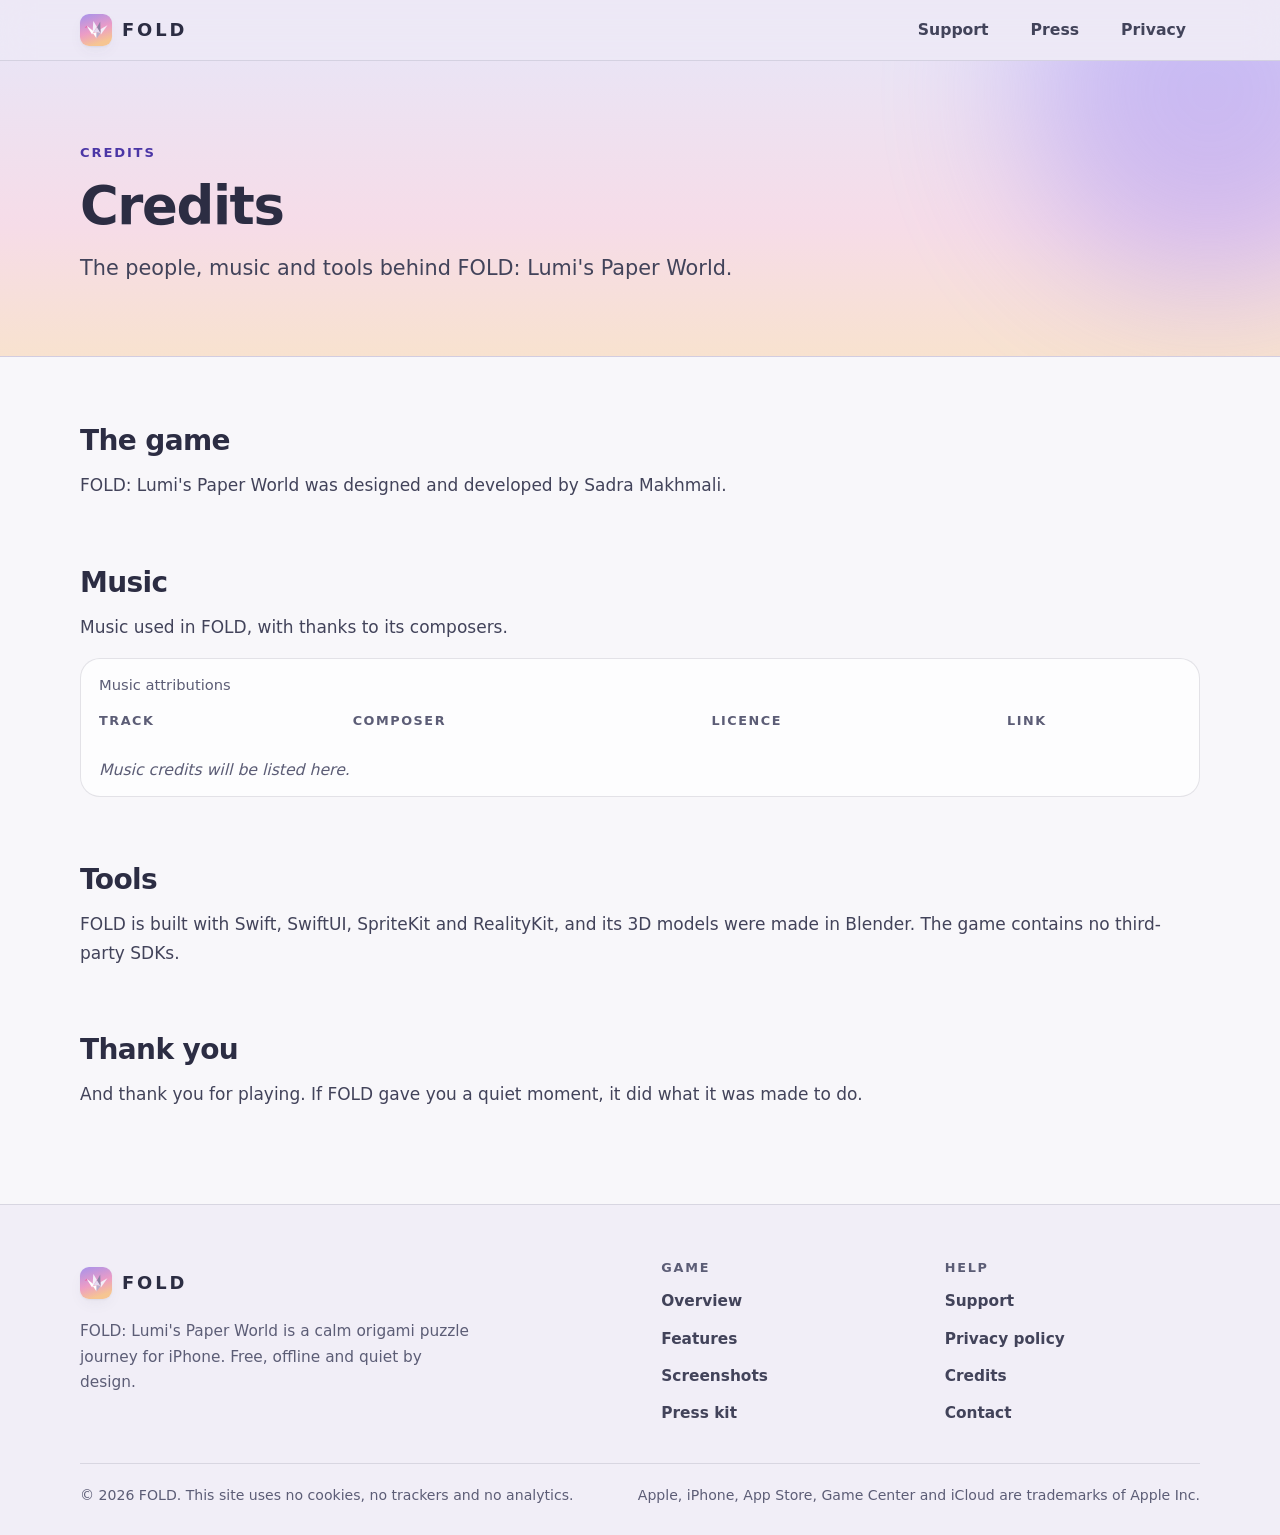
==== credits/index.html @ 61b6e0f2 "Publish the FOLD website Landing page, privacy policy, support, press kit, credits and 404 page.  Co" ====
<!doctype html>
<html lang="en">
<head>
  <meta charset="utf-8">
  <meta name="viewport" content="width=device-width, initial-scale=1, viewport-fit=cover">
  <title>Credits — FOLD: Lumi's Paper World</title>
  <meta name="description" content="Credits for FOLD: Lumi's Paper World, including music attributions and the tools the game was made with.">
  <link rel="canonical" href="https://foldgame.app/credits/">
  <meta name="color-scheme" content="light dark">
  <meta name="theme-color" content="#EAE4F5" media="(prefers-color-scheme: light)">
  <meta name="theme-color" content="#14142A" media="(prefers-color-scheme: dark)">
  <meta name="format-detection" content="telephone=no">

  <meta property="og:type" content="website">
  <meta property="og:site_name" content="FOLD: Lumi's Paper World">
  <meta property="og:locale" content="en_US">
  <meta property="og:title" content="Credits — FOLD: Lumi's Paper World">
  <meta property="og:description" content="Credits for FOLD: Lumi's Paper World, including music attributions and the tools the game was made with.">
  <meta property="og:url" content="https://foldgame.app/credits/">
  <meta property="og:image" content="https://foldgame.app/assets/img/og-image.png">
  <meta property="og:image:width" content="1200">
  <meta property="og:image:height" content="630">
  <meta property="og:image:alt" content="A paper crane above the words FOLD: Lumi's Paper World, on a soft pastel sky.">
  <meta name="twitter:card" content="summary_large_image">
  <meta name="twitter:title" content="Credits — FOLD: Lumi's Paper World">
  <meta name="twitter:description" content="Credits for FOLD: Lumi's Paper World, including music attributions and the tools the game was made with.">
  <meta name="twitter:image" content="https://foldgame.app/assets/img/og-image.png">

  <link rel="icon" href="../favicon.ico" sizes="32x32">
  <link rel="icon" type="image/png" sizes="192x192" href="../assets/img/favicon-192.png">
  <link rel="apple-touch-icon" href="../assets/img/apple-touch-icon.png">
  <link rel="stylesheet" href="../assets/css/site.css">
  <script src="../assets/js/site.js" defer></script>
</head>
<body>
  <a class="skip-link" href="#main">Skip to content</a>

  <svg class="svg-defs" aria-hidden="true" focusable="false">
    <defs>
      <linearGradient id="g-sky" x1="0" y1="0" x2="0" y2="1">
        <stop offset="0" stop-color="#DCD0F1"/>
        <stop offset="0.56" stop-color="#F6DCE8"/>
        <stop offset="1" stop-color="#F8E2CF"/>
      </linearGradient>
      <linearGradient id="g-mark" x1="0" y1="0" x2="0.35" y2="1">
        <stop offset="0" stop-color="#A592EC"/>
        <stop offset="0.6" stop-color="#EC9CC6"/>
        <stop offset="1" stop-color="#F6C592"/>
      </linearGradient>
      <radialGradient id="g-glow">
        <stop offset="0" stop-color="#FFFFFF" stop-opacity="0.95"/>
        <stop offset="0.45" stop-color="#FFF4D6" stop-opacity="0.55"/>
        <stop offset="1" stop-color="#FFF4D6" stop-opacity="0"/>
      </radialGradient>
      <linearGradient id="g-shade" x1="0" y1="0" x2="1" y2="0">
        <stop offset="0" stop-color="#42435A" stop-opacity="0.22"/>
        <stop offset="1" stop-color="#42435A" stop-opacity="0"/>
      </linearGradient>
      <linearGradient id="g-weave" x1="0" y1="0" x2="1" y2="0">
        <stop offset="0" stop-color="#A18AF2"/>
        <stop offset="0.3" stop-color="#4DA9F5"/>
        <stop offset="0.55" stop-color="#67CFA6"/>
        <stop offset="0.8" stop-color="#F5BE54"/>
        <stop offset="1" stop-color="#F26BAA"/>
      </linearGradient>
    </defs>
    <symbol id="crane" viewBox="140 190 710 550">
      <polygon points="835,332 640,608 628,565 628,452" fill="var(--o-2)"/>
      <polygon points="216,345 432,520 378,608" fill="var(--o-1)"/>
      <polygon points="216,345 155,410 245,392" fill="#EC66A6"/>
      <polygon points="415,205 520,378 428,522 398,498" fill="var(--o-2)"/>
      <polygon points="527,388 630,565 512,538 428,522" fill="var(--o-3)"/>
      <polygon points="622,220 630,565 527,388" fill="var(--o-5)"/>
      <polygon points="400,565 512,538 512,728" fill="var(--o-1)"/>
      <polygon points="512,538 630,565 512,728" fill="var(--o-4)"/>
    </symbol>
  </svg>

  <header class="site-header">
    <div class="container header-inner">
      <a class="brand" href="../" aria-label="FOLD home">
        <svg class="brand-mark" viewBox="0 0 64 64" aria-hidden="true">
          <rect width="64" height="64" rx="14" fill="url(#g-mark)"/>
          <use href="#crane" x="8" y="13" width="48" height="37" style="--o-1:#FFFFFF;--o-2:#F3EEF9;--o-3:#E4DAF1;--o-4:#B9ADCB;--o-5:#8E82A6"/>
        </svg>
        <span class="brand-name">FOLD</span>
      </a>
      <nav class="site-nav" aria-label="Main">
        <ul>
          <li><a href="../support/">Support</a></li>
          <li><a href="../press/">Press</a></li>
          <li><a href="../privacy/">Privacy</a></li>
        </ul>
      </nav>
    </div>
  </header>

  <main id="main">
    <section class="page-hero">
      <div class="container">
        <p class="eyebrow">Credits</p>
        <h1>Credits</h1>
        <p class="lead">The people, music and tools behind FOLD: Lumi's Paper World.</p>
      </div>
    </section>

    <div class="page-body">
      <div class="container">
        <div class="prose" style="max-width: none">
          <h2 id="game">The game</h2>
          <p>FOLD: Lumi's Paper World was designed and developed by Sadra Makhmali.</p>

          <h2 id="music">Music</h2>
          <p>Music used in FOLD, with thanks to its composers.</p>
          <!-- MUSIC CREDITS SLOT: replace the placeholder row below. Copy this row once per track:
          <tr>
            <th scope="row">Track title</th>
            <td>Composer name</td>
            <td>Licence name, for example CC BY 4.0</td>
            <td><a href="https://example.com/track" rel="noopener">Source</a></td>
          </tr>
          -->
          <div class="table-wrap" tabindex="0" role="region" aria-labelledby="music-caption">
            <table class="credits-table">
              <caption id="music-caption">Music attributions</caption>
              <thead>
                <tr>
                  <th scope="col">Track</th>
                  <th scope="col">Composer</th>
                  <th scope="col">Licence</th>
                  <th scope="col">Link</th>
                </tr>
              </thead>
              <tbody>
                <tr>
                  <td class="empty" colspan="4">Music credits will be listed here.</td>
                </tr>
              </tbody>
            </table>
          </div>

          <h2 id="tools">Tools</h2>
          <p>FOLD is built with Swift, SwiftUI, SpriteKit and RealityKit, and its 3D models were made in Blender. The game contains no third-party SDKs.</p>

          <h2 id="thanks">Thank you</h2>
          <p>And thank you for playing. If FOLD gave you a quiet moment, it did what it was made to do.</p>
        </div>
      </div>
    </div>
  </main>

  <footer class="site-footer">
    <div class="container">
      <div class="footer-grid">
        <div class="footer-brand">
          <a class="brand" href="../" aria-label="FOLD home">
            <svg class="brand-mark" viewBox="0 0 64 64" aria-hidden="true">
              <rect width="64" height="64" rx="14" fill="url(#g-mark)"/>
              <use href="#crane" x="8" y="13" width="48" height="37" style="--o-1:#FFFFFF;--o-2:#F3EEF9;--o-3:#E4DAF1;--o-4:#B9ADCB;--o-5:#8E82A6"/>
            </svg>
            <span class="brand-name">FOLD</span>
          </a>
          <p>FOLD: Lumi's Paper World is a calm origami puzzle journey for iPhone. Free, offline and quiet by design.</p>
        </div>
        <nav aria-label="Game">
          <h2>Game</h2>
          <ul>
            <li><a href="../">Overview</a></li>
            <li><a href="../#features">Features</a></li>
            <li><a href="../#gallery">Screenshots</a></li>
            <li><a href="../press/">Press kit</a></li>
          </ul>
        </nav>
        <nav aria-label="Help and legal">
          <h2>Help</h2>
          <ul>
            <li><a href="../support/">Support</a></li>
            <li><a href="../privacy/">Privacy policy</a></li>
            <li><a href="../credits/">Credits</a></li>
            <li><a href="mailto:sadramakhmali.sm@gmail.com?subject=FOLD">Contact</a></li>
          </ul>
        </nav>
      </div>
      <div class="footer-base">
        <p>© 2026 FOLD. This site uses no cookies, no trackers and no analytics.</p>
        <p>Apple, iPhone, App Store, Game Center and iCloud are trademarks of Apple Inc.</p>
      </div>
    </div>
  </footer>
</body>
</html>
---- assets/css/site.css ----
/* FOLD: Lumi's Paper World — foldgame.app
   Plain CSS, no build step. Colours follow the game palette. */

/* ---------- Tokens ---------- */
:root {
  color-scheme: light dark;

  /* Game palette */
  --blue: #4DA9F5;
  --pink: #F26BAA;
  --gold: #F5BE54;
  --green: #67CFA6;
  --violet: #A18AF2;

  /* Light theme */
  --bg: #F8F7FA;
  --bg-soft: #F1EEF7;
  --surface: rgba(255, 255, 255, 0.74);
  --surface-solid: #FFFFFF;
  --ink: #2C2D43;
  --text: #42435A;
  --muted: #5C5D76;
  --line: rgba(66, 67, 90, 0.14);
  --line-strong: rgba(66, 67, 90, 0.26);
  --link: #1D5FA8;
  --accent: #6048BF;
  --accent-strong: #4B36A6;
  --focus: #1D5FA8;
  --sky: linear-gradient(180deg, #EAE4F5 0%, #F6DCE8 56%, #F8E2CF 100%);
  --sky-top: #EAE4F5;
  --btn-bg: #33344B;
  --btn-bg-hover: #23243A;
  --btn-ink: #FFFFFF;
  --paper: #FFFBF7;
  --paper-back: #F3E3F0;
  --paper-line: rgba(66, 67, 90, 0.13);
  --frame: rgba(66, 67, 90, 0.26);
  --shadow-s: 0 1px 2px rgba(66, 67, 90, 0.06), 0 6px 18px -8px rgba(66, 67, 90, 0.18);
  --shadow-m: 0 2px 4px rgba(66, 67, 90, 0.05), 0 22px 48px -22px rgba(66, 67, 90, 0.34);
  --orb-opacity: 0.45;
  --cloud: rgba(255, 255, 255, 0.55);
  --ghost: rgba(255, 255, 255, 0.24);

  /* Origami shading */
  --o-1: #F4F2F7;
  --o-2: #E2DCEC;
  --o-3: #CFC4E0;
  --o-4: #A99DB8;
  --o-5: #8F849F;

  --r-s: 12px;
  --r-m: 20px;
  --r-l: 28px;
  --wrap: 1120px;
  --gutter: clamp(20px, 5vw, 40px);
  --font: ui-rounded, "SF Pro Rounded", system-ui, -apple-system, "Segoe UI", Roboto, "Helvetica Neue", Arial, sans-serif;
}

@media (prefers-color-scheme: dark) {
  :root {
    --bg: #14142A;
    --bg-soft: #1A1A35;
    --surface: rgba(255, 255, 255, 0.06);
    --surface-solid: #1F1F3D;
    --ink: #F6F3FF;
    --text: #DEDAEF;
    --muted: #B1AECB;
    --line: rgba(237, 234, 247, 0.14);
    --line-strong: rgba(237, 234, 247, 0.3);
    --link: #9CCBFF;
    --accent: #C6B8FF;
    --accent-strong: #D2C6FF;
    --focus: #BFE6FF;
    --sky: linear-gradient(180deg, #14142A 0%, #22213F 56%, #342E52 100%);
    --sky-top: #14142A;
    --btn-bg: #EDEAF7;
    --btn-bg-hover: #FFFFFF;
    --btn-ink: #1B1B36;
    --paper: #F4F1FF;
    --paper-back: #D9D2F2;
    --paper-line: rgba(40, 40, 70, 0.16);
    --frame: rgba(237, 234, 247, 0.34);
    --shadow-s: 0 1px 2px rgba(0, 0, 0, 0.3), 0 6px 18px -8px rgba(0, 0, 0, 0.5);
    --shadow-m: 0 2px 4px rgba(0, 0, 0, 0.3), 0 24px 54px -22px rgba(0, 0, 0, 0.7);
    --orb-opacity: 0.26;
    --cloud: rgba(237, 234, 247, 0.12);
    --ghost: rgba(237, 234, 247, 0.07);

    --o-1: #F4F1FF;
    --o-2: #DCD5F2;
    --o-3: #BDB2E0;
    --o-4: #8D82B5;
    --o-5: #6F6599;
  }
}

/* ---------- Base ---------- */
*,
*::before,
*::after { box-sizing: border-box; }

html {
  -webkit-text-size-adjust: 100%;
  text-size-adjust: 100%;
  scroll-padding-top: 84px;
}

@media (prefers-reduced-motion: no-preference) {
  html { scroll-behavior: smooth; }
}

body {
  margin: 0;
  min-height: 100vh;
  min-height: 100dvh;
  display: flex;
  flex-direction: column;
  background: var(--bg);
  color: var(--text);
  font-family: var(--font);
  font-size: 1.0625rem;
  line-height: 1.65;
  -webkit-font-smoothing: antialiased;
  overflow-wrap: break-word;
}

main { flex: 1 0 auto; }

img, svg { max-width: 100%; display: block; }
img { height: auto; }

h1, h2, h3, h4 {
  color: var(--ink);
  line-height: 1.15;
  letter-spacing: -0.015em;
  margin: 0 0 0.5em;
  font-weight: 700;
  text-wrap: balance;
}

h1 { font-size: clamp(2.3rem, 6.4vw, 4.1rem); letter-spacing: -0.026em; line-height: 1.05; }
h2 { font-size: clamp(1.7rem, 3.8vw, 2.5rem); letter-spacing: -0.022em; }
h3 { font-size: 1.22rem; }
h4 { font-size: 1.05rem; }

p { margin: 0 0 1em; }
ul, ol { margin: 0 0 1em; padding-left: 1.3em; }
li { margin-bottom: 0.35em; }

a {
  color: var(--link);
  text-decoration-thickness: 0.08em;
  text-underline-offset: 0.18em;
}
a:hover { text-decoration-thickness: 0.14em; }

:focus-visible {
  outline: 3px solid var(--focus);
  outline-offset: 3px;
  border-radius: 6px;
}

strong { color: var(--ink); font-weight: 650; }

code, kbd {
  font-family: ui-monospace, SFMono-Regular, Menlo, Consolas, monospace;
  font-size: 0.9em;
  background: var(--bg-soft);
  border: 1px solid var(--line);
  border-radius: 6px;
  padding: 0.08em 0.38em;
}

hr { border: 0; border-top: 1px solid var(--line); margin: 2.5rem 0; }

.container {
  width: 100%;
  max-width: calc(var(--wrap) + 2 * var(--gutter));
  margin-inline: auto;
  padding-inline: max(var(--gutter), env(safe-area-inset-left)) max(var(--gutter), env(safe-area-inset-right));
}

.visually-hidden {
  position: absolute !important;
  width: 1px; height: 1px;
  margin: -1px; padding: 0;
  overflow: hidden;
  clip: rect(0 0 0 0);
  clip-path: inset(50%);
  white-space: nowrap;
  border: 0;
}

.svg-defs { position: absolute; width: 0; height: 0; overflow: hidden; }

.skip-link {
  position: absolute;
  left: 12px; top: -80px;
  z-index: 100;
  background: var(--btn-bg);
  color: var(--btn-ink);
  padding: 10px 16px;
  border-radius: 999px;
  font-weight: 650;
  text-decoration: none;
}
.skip-link:focus { top: 12px; }

.eyebrow {
  display: inline-block;
  font-size: 0.82rem;
  font-weight: 700;
  letter-spacing: 0.14em;
  text-transform: uppercase;
  color: var(--accent);
  margin: 0 0 0.9rem;
}

/* Eyebrows that sit on the tinted sky need the stronger accent to keep AA contrast. */
.hero .eyebrow,
.page-hero .eyebrow,
.cta .eyebrow { color: var(--accent-strong); }

.lead {
  font-size: clamp(1.1rem, 2.1vw, 1.3rem);
  line-height: 1.55;
  color: var(--text);
  max-width: 38em;
}

.muted { color: var(--muted); }
.small { font-size: 0.92rem; }

/* ---------- Header ---------- */
.site-header {
  position: sticky;
  top: 0;
  z-index: 50;
  background: color-mix(in srgb, var(--sky-top) 78%, transparent);
  -webkit-backdrop-filter: saturate(1.5) blur(16px);
  backdrop-filter: saturate(1.5) blur(16px);
  border-bottom: 1px solid var(--line);
}

.header-inner {
  display: flex;
  align-items: center;
  justify-content: space-between;
  gap: 12px;
  min-height: 60px;
}

.brand {
  display: inline-flex;
  align-items: center;
  gap: 10px;
  color: var(--ink);
  text-decoration: none;
  font-weight: 800;
  font-size: 1.12rem;
  letter-spacing: 0.16em;
  padding: 6px 4px 6px 0;
}
.brand-mark { width: 32px; height: 32px; flex: none; border-radius: 9px; box-shadow: var(--shadow-s); }

.site-nav ul {
  display: flex;
  align-items: center;
  gap: clamp(2px, 1.6vw, 14px);
  list-style: none;
  margin: 0;
  padding: 0;
}
.site-nav li { margin: 0; }
.site-nav a {
  display: inline-flex;
  align-items: center;
  min-height: 44px;
  padding: 0 clamp(8px, 1.6vw, 14px);
  border-radius: 999px;
  color: var(--text);
  font-weight: 600;
  font-size: 0.98rem;
  text-decoration: none;
}
.site-nav a:hover { background: var(--surface); color: var(--ink); }
.site-nav a[aria-current="page"] {
  color: var(--ink);
  background: var(--surface);
  box-shadow: inset 0 0 0 1px var(--line);
}

/* ---------- Buttons and store badge ---------- */
.btn {
  display: inline-flex;
  align-items: center;
  justify-content: center;
  gap: 0.55em;
  min-height: 48px;
  padding: 0 1.35em;
  border-radius: 999px;
  border: 1px solid transparent;
  font: inherit;
  font-weight: 650;
  font-size: 1rem;
  line-height: 1.2;
  text-decoration: none;
  cursor: pointer;
  transition: background-color 0.2s ease, transform 0.2s ease, box-shadow 0.2s ease;
}
.btn-primary { background: var(--btn-bg); color: var(--btn-ink); box-shadow: var(--shadow-s); }
.btn-primary:hover { background: var(--btn-bg-hover); transform: translateY(-1px); }
.btn-ghost { background: var(--surface); color: var(--ink); border-color: var(--line-strong); }
.btn-ghost:hover { background: var(--surface-solid); transform: translateY(-1px); }
.btn[aria-disabled="true"] { opacity: 0.6; cursor: default; transform: none; }
.btn svg { width: 1.1em; height: 1.1em; flex: none; }

/* Placeholder for the official App Store badge (see README). */
.store-badge {
  display: inline-flex;
  align-items: center;
  gap: 12px;
  min-height: 56px;
  padding: 8px 20px 8px 16px;
  border-radius: 14px;
  background: var(--btn-bg);
  color: var(--btn-ink);
  text-decoration: none;
  box-shadow: var(--shadow-s);
  transition: background-color 0.2s ease, transform 0.2s ease;
}
.store-badge:hover { background: var(--btn-bg-hover); transform: translateY(-1px); }
.store-badge svg { width: 28px; height: 28px; flex: none; }
.store-badge-text { display: flex; flex-direction: column; line-height: 1.15; text-align: left; }
.store-badge-text small { font-size: 0.74rem; font-weight: 600; letter-spacing: 0.04em; opacity: 0.86; }
.store-badge-text strong { font-size: 1.14rem; font-weight: 700; color: inherit; letter-spacing: -0.01em; }

/* Official "Download on the App Store" badge, once it replaces the placeholder (see README). */
.store-badge-official { display: inline-block; border-radius: 10px; line-height: 0; }
.store-badge-official img { height: 56px; width: auto; }

/* ---------- Hero ---------- */
.hero {
  position: relative;
  isolation: isolate;
  overflow: hidden;
  background: var(--sky);
  padding: clamp(40px, 7vw, 88px) 0 clamp(64px, 9vw, 120px);
}
.hero::before,
.hero::after {
  content: "";
  position: absolute;
  z-index: -1;
  border-radius: 50%;
  filter: blur(60px);
  opacity: var(--orb-opacity);
  pointer-events: none;
}
.hero::before { width: 420px; height: 420px; left: -140px; top: -120px; background: var(--violet); }
.hero::after { width: 460px; height: 460px; right: -160px; bottom: -200px; background: var(--gold); }

.hero-fade {
  position: absolute;
  left: 0; right: 0; bottom: 0;
  height: 90px;
  z-index: -1;
  background: linear-gradient(180deg, transparent, var(--bg));
  pointer-events: none;
}

.hero-grid {
  display: grid;
  gap: clamp(36px, 6vw, 72px);
  align-items: center;
}
@media (min-width: 900px) {
  .hero-grid { grid-template-columns: minmax(0, 1.08fr) minmax(0, 0.92fr); }
}

.hero-copy .lead { margin-bottom: 1.6rem; }

.hero-actions {
  display: flex;
  flex-wrap: wrap;
  align-items: center;
  gap: 14px 18px;
  margin-bottom: 1.5rem;
}

.chips {
  display: flex;
  flex-wrap: wrap;
  gap: 8px;
  list-style: none;
  padding: 0;
  margin: 0;
}
.chips li {
  margin: 0;
  display: inline-flex;
  align-items: center;
  gap: 8px;
  padding: 6px 13px;
  border-radius: 999px;
  background: var(--surface);
  border: 1px solid var(--line);
  color: var(--text);
  font-size: 0.9rem;
  font-weight: 600;
}
.chips li::before {
  content: "";
  width: 8px; height: 8px;
  border-radius: 50%;
  background: var(--dot, var(--violet));
  box-shadow: 0 0 8px var(--dot, var(--violet));
}

/* ---------- Fold demo ---------- */
.fold-demo {
  display: flex;
  flex-direction: column;
  align-items: center;
  gap: 22px;
}

.fold-stage {
  position: relative;
  width: min(340px, 78vw);
  aspect-ratio: 1;
  perspective: 1100px;
  display: grid;
  place-items: center;
  cursor: pointer;
  -webkit-tap-highlight-color: transparent;
}

.fold-halo {
  position: absolute;
  inset: -12%;
  border-radius: 50%;
  background: radial-gradient(circle, rgba(255, 255, 255, 0.85) 0%, rgba(255, 255, 255, 0) 66%);
  opacity: 0.8;
  pointer-events: none;
}
@media (prefers-color-scheme: dark) {
  .fold-halo { background: radial-gradient(circle, rgba(191, 230, 255, 0.24) 0%, rgba(191, 230, 255, 0) 66%); }
}

.sheet {
  position: relative;
  width: 86%;
  aspect-ratio: 1;
  transform-style: preserve-3d;
  transform: rotateX(8deg);
  transition: opacity 0.6s ease, transform 0.7s cubic-bezier(0.3, 0.1, 0.2, 1);
}

.sheet-frame {
  position: absolute;
  inset: -9px;
  border: 2px dashed var(--frame);
  border-radius: 22px;
}

.half {
  position: absolute;
  top: 0;
  width: 50%;
  height: 100%;
}
.half-right { left: 50%; }
.half-left {
  left: 0;
  transform-origin: 100% 50%;
  transform-style: preserve-3d;
  transition: transform 0.9s cubic-bezier(0.35, 0.05, 0.2, 1);
}

.face {
  position: absolute;
  inset: 0;
  -webkit-backface-visibility: hidden;
  backface-visibility: hidden;
  background-color: var(--paper);
  background-image:
    linear-gradient(var(--paper-line) 0 0),
    linear-gradient(var(--paper-line) 0 0),
    linear-gradient(var(--paper-line) 0 0),
    linear-gradient(var(--paper-line) 0 0);
  background-size: 1px 100%, 100% 1px, 100% 1px, 100% 1px;
  background-position: 50% 0, 0 25%, 0 50%, 0 75%;
  background-repeat: no-repeat;
  box-shadow: 0 18px 36px -18px rgba(66, 67, 90, 0.45);
}
.half-right .face { border-radius: 0 14px 14px 0; border-left: 1px dashed var(--line-strong); }
.half-left .face-front { border-radius: 14px 0 0 14px; }
.half-left .face-back {
  border-radius: 0 14px 14px 0;
  transform: rotateY(180deg);
  background-color: var(--paper-back);
  box-shadow: -10px 12px 26px -12px rgba(66, 67, 90, 0.5);
}

.node {
  position: absolute;
  width: 29%;
  aspect-ratio: 1;
  left: calc(var(--x) * 1%);
  top: calc(var(--y) * 1%);
  translate: -50% -50%;
  border-radius: 50%;
  background: radial-gradient(circle at 34% 30%, rgba(255, 255, 255, 0.9) 0%, var(--c) 44%, color-mix(in srgb, var(--c) 78%, #2a2340) 100%);
  box-shadow: 0 0 16px 2px color-mix(in srgb, var(--c) 60%, transparent);
  transition: opacity 0.5s ease, scale 0.5s ease;
}
.face-back .node { opacity: 0.6; }

.bloom {
  position: absolute;
  width: 16%;
  aspect-ratio: 1;
  left: calc(var(--x) * 1%);
  top: calc(var(--y) * 1%);
  translate: -50% -50%;
  border-radius: 50%;
  border: 3px solid var(--c);
  box-shadow: 0 0 18px var(--c), inset 0 0 12px var(--c);
  opacity: 0;
  pointer-events: none;
  transform: translateZ(2px);
}

.demo-crane {
  position: absolute;
  width: 96%;
  height: auto;
  opacity: 0;
  transform: translateY(18px) scale(0.72);
  transition: opacity 0.7s ease, transform 0.9s cubic-bezier(0.2, 0.7, 0.2, 1);
  filter: drop-shadow(0 22px 22px rgba(66, 67, 90, 0.28));
  pointer-events: none;
}

.fold-demo[data-state="folded"] .half-left,
.fold-demo[data-state="matched"] .half-left,
.fold-demo[data-state="origami"] .half-left { transform: rotateY(180deg); }

.fold-demo[data-state="matched"] .half-right .node,
.fold-demo[data-state="matched"] .face-back .node,
.fold-demo[data-state="origami"] .half-right .node,
.fold-demo[data-state="origami"] .face-back .node { opacity: 0; scale: 1.5; }

.fold-demo[data-state="matched"] .bloom { animation: bloom 0.85s ease-out both; animation-delay: var(--d, 0s); }

.fold-demo[data-state="origami"] .sheet { opacity: 0; transform: rotateX(8deg) scale(0.5) rotate(-10deg); }
.fold-demo[data-state="origami"] .demo-crane { opacity: 1; transform: none; animation: float 7s ease-in-out 0.9s infinite; }

@keyframes bloom {
  0% { opacity: 0.95; scale: 0.5; }
  100% { opacity: 0; scale: 3.4; }
}
@keyframes float {
  0%, 100% { translate: 0 0; }
  50% { translate: 0 -9px; }
}

.demo-caption { margin: 0; color: var(--text); font-size: 0.93rem; text-align: center; }

.js-only { visibility: hidden; }
.js .js-only { visibility: visible; }

/* ---------- Sections ---------- */
.section { padding: clamp(56px, 8vw, 104px) 0; }
.section-tight { padding: clamp(40px, 6vw, 72px) 0; }
.section-soft { background: var(--bg-soft); }

.section-head { max-width: 44rem; margin-bottom: clamp(28px, 4vw, 48px); }
.section-head.center { margin-inline: auto; text-align: center; }
.section-head.center .lead { margin-inline: auto; }

/* Three steps */
.steps {
  display: grid;
  gap: 18px;
  list-style: none;
  padding: 0;
  margin: 0;
  counter-reset: step;
}
@media (min-width: 760px) { .steps { grid-template-columns: repeat(3, 1fr); } }

.step {
  margin: 0;
  position: relative;
  padding: 24px 24px 26px;
  border-radius: var(--r-m);
  background: var(--surface);
  border: 1px solid var(--line);
  box-shadow: var(--shadow-s);
}
.step-art { width: 100%; height: auto; margin-bottom: 14px; border-radius: 14px; background: var(--bg-soft); }
.step h3 { margin-bottom: 0.3em; }
.step p { margin: 0; color: var(--text); }
.step-num {
  display: inline-grid;
  place-items: center;
  width: 28px; height: 28px;
  margin-right: 8px;
  border-radius: 50%;
  background: var(--c, var(--violet));
  color: #23243A;
  font-size: 0.86rem;
  font-weight: 800;
  vertical-align: 0.12em;
}

/* Feature rows */
.feature {
  display: grid;
  gap: clamp(28px, 5vw, 72px);
  align-items: center;
  padding: clamp(36px, 5vw, 60px) 0;
}
.feature + .feature { border-top: 1px solid var(--line); }
@media (min-width: 860px) {
  .feature { grid-template-columns: minmax(0, 1fr) minmax(0, 1fr); }
  .feature.flip .feature-art { order: 2; }
}
.feature-copy p { max-width: 34em; }
.feature-copy > :last-child { margin-bottom: 0; }

.feature-art {
  border-radius: var(--r-l);
  background: var(--sky);
  border: 1px solid var(--line);
  box-shadow: var(--shadow-m);
  overflow: hidden;
}
.feature-art svg { width: 100%; height: auto; }

.ticks { list-style: none; padding: 0; margin: 1.1rem 0 0; display: grid; gap: 10px; }
.ticks li {
  margin: 0;
  position: relative;
  padding-left: 30px;
}
.ticks li::before {
  content: "";
  position: absolute;
  left: 2px; top: 0.42em;
  width: 16px; height: 16px;
  border-radius: 50%;
  background: var(--c, var(--green));
  -webkit-mask: url("data:image/svg+xml,%3Csvg xmlns='http://www.w3.org/2000/svg' viewBox='0 0 16 16'%3E%3Cpath fill-rule='evenodd' d='M8 0a8 8 0 1 0 0 16A8 8 0 0 0 8 0Zm3.7 6.2a.9.9 0 0 0-1.4-1.1L7.2 9 5.6 7.5a.9.9 0 1 0-1.2 1.3l2.3 2.2a.9.9 0 0 0 1.3-.1l3.7-4.7Z'/%3E%3C/svg%3E") center / contain no-repeat;
  mask: url("data:image/svg+xml,%3Csvg xmlns='http://www.w3.org/2000/svg' viewBox='0 0 16 16'%3E%3Cpath fill-rule='evenodd' d='M8 0a8 8 0 1 0 0 16A8 8 0 0 0 8 0Zm3.7 6.2a.9.9 0 0 0-1.4-1.1L7.2 9 5.6 7.5a.9.9 0 1 0-1.2 1.3l2.3 2.2a.9.9 0 0 0 1.3-.1l3.7-4.7Z'/%3E%3C/svg%3E") center / contain no-repeat;
}

/* Realm cards (fixed pastel skies in both themes, like the game) */
.realms {
  display: grid;
  gap: 18px;
  list-style: none;
  padding: 0;
  margin: clamp(28px, 4vw, 44px) 0 0;
}
@media (min-width: 760px) { .realms { grid-template-columns: repeat(3, 1fr); } }

.realm {
  margin: 0;
  display: flex;
  flex-direction: column;
  border-radius: var(--r-l);
  overflow: hidden;
  border: 1px solid var(--line);
  box-shadow: var(--shadow-m);
  color: var(--realm-ink);
  background: var(--realm-sky);
}
.realm svg { width: 100%; height: auto; }
.realm-body { padding: 4px 24px 26px; }
.realm h3 { color: var(--realm-ink); font-size: 1.3rem; margin-bottom: 0.2em; }
.realm-sub { font-style: italic; margin-bottom: 0.8em; opacity: 0.92; }
.realm p:last-child { margin-bottom: 0; }
.realm-garden { --realm-ink: #42435A; --realm-sky: linear-gradient(180deg, #EAE4F5, #F6DCE8 56%, #F8E2CF); }
.realm-ocean { --realm-ink: #2F4A66; --realm-sky: linear-gradient(180deg, #D4F1F4, #BFE2F8 56%, #E6ECFA); }
.realm-forest { --realm-ink: #274A47; --realm-sky: linear-gradient(180deg, #D7EFE3, #CFE6EE 56%, #DCE3F5); }

.quote {
  margin: clamp(28px, 4vw, 44px) auto 0;
  max-width: 40rem;
  padding: 0;
  text-align: center;
  font-size: clamp(1.15rem, 2.4vw, 1.45rem);
  line-height: 1.5;
  color: var(--ink);
  font-style: italic;
}
.quote footer { margin-top: 0.7em; font-size: 0.9rem; font-style: normal; color: var(--muted); }

/* Card grids */
.cards {
  display: grid;
  gap: 16px;
  list-style: none;
  padding: 0;
  margin: 0;
  grid-template-columns: repeat(auto-fit, minmax(min(100%, 240px), 1fr));
}
@media (min-width: 620px) { .cards-3 { grid-template-columns: repeat(2, 1fr); } }
@media (min-width: 940px) { .cards-3 { grid-template-columns: repeat(3, 1fr); } }
.card {
  margin: 0;
  padding: 22px 22px 24px;
  border-radius: var(--r-m);
  background: var(--surface);
  border: 1px solid var(--line);
  box-shadow: var(--shadow-s);
}
.card h3 { font-size: 1.08rem; margin-bottom: 0.35em; }
.card p { margin: 0; font-size: 0.98rem; }
.card-icon {
  width: 44px; height: 44px;
  margin-bottom: 14px;
  border-radius: 13px;
  display: grid;
  place-items: center;
  background: color-mix(in srgb, var(--c, var(--violet)) 22%, var(--surface-solid));
  border: 1px solid color-mix(in srgb, var(--c, var(--violet)) 40%, transparent);
  color: var(--ink);
}
.card-icon svg { width: 24px; height: 24px; }

/* ---------- Gallery ---------- */
.gallery-wrap { position: relative; }
.gallery {
  display: flex;
  gap: clamp(14px, 2.4vw, 24px);
  list-style: none;
  margin: 0;
  padding: 8px var(--gutter) 22px;
  overflow-x: auto;
  scroll-snap-type: x proximity;
  scroll-padding-inline: var(--gutter);
  -webkit-overflow-scrolling: touch;
  scrollbar-width: thin;
  scrollbar-color: var(--line-strong) transparent;
}
.gallery:focus-visible { outline-offset: -3px; border-radius: var(--r-m); }
.gallery li { margin: 0; flex: none; width: clamp(200px, 56vw, 250px); scroll-snap-align: start; }
@media (min-width: 1200px) {
  .gallery { padding-inline: calc((100vw - var(--wrap)) / 2); scroll-padding-inline: calc((100vw - var(--wrap)) / 2); }
}

.shot { margin: 0; }
.shot img {
  width: 100%;
  aspect-ratio: 1206 / 2622;
  object-fit: cover;
  border-radius: 30px;
  border: 1px solid var(--line-strong);
  background: var(--bg-soft);
  box-shadow: var(--shadow-m);
}
.shot figcaption { margin-top: 14px; font-size: 0.93rem; color: var(--muted); text-align: center; }
.shot figcaption strong { display: block; color: var(--ink); font-size: 1rem; }

.gallery-nav { display: none; gap: 10px; justify-content: flex-end; margin-bottom: 6px; }
.js .gallery-nav { display: flex; }
.icon-btn {
  width: 44px; height: 44px;
  display: grid;
  place-items: center;
  border-radius: 50%;
  border: 1px solid var(--line-strong);
  background: var(--surface);
  color: var(--ink);
  cursor: pointer;
  transition: background-color 0.2s ease, opacity 0.2s ease;
}
.icon-btn:hover { background: var(--surface-solid); }
.icon-btn[disabled] { opacity: 0.4; cursor: default; }
.icon-btn svg { width: 20px; height: 20px; }

/* ---------- Call to action ---------- */
.cta {
  position: relative;
  isolation: isolate;
  overflow: hidden;
  text-align: center;
  padding: clamp(40px, 7vw, 76px) clamp(22px, 5vw, 60px);
  border-radius: var(--r-l);
  background: var(--sky);
  border: 1px solid var(--line);
  box-shadow: var(--shadow-m);
}
.cta h2 { margin-bottom: 0.4em; }
.cta .lead { margin-inline: auto; margin-bottom: 1.6rem; }
.cta-crane { width: clamp(120px, 22vw, 170px); margin: 0 auto 18px; filter: drop-shadow(0 14px 14px rgba(66, 67, 90, 0.22)); }
.cta-note { margin: 1.2rem 0 0; font-size: 0.93rem; color: var(--muted); }

/* ---------- Inner pages ---------- */
.page-hero {
  position: relative;
  isolation: isolate;
  overflow: hidden;
  background: var(--sky);
  padding: clamp(40px, 6vw, 76px) 0 clamp(44px, 6vw, 72px);
  border-bottom: 1px solid var(--line);
}
.page-hero::after {
  content: "";
  position: absolute;
  z-index: -1;
  width: 380px; height: 380px;
  right: -120px; top: -160px;
  border-radius: 50%;
  background: var(--violet);
  filter: blur(70px);
  opacity: var(--orb-opacity);
}
.page-hero h1 { font-size: clamp(2.1rem, 5.4vw, 3.3rem); margin-bottom: 0.35em; }
.page-hero .lead { margin-bottom: 0; }
.page-meta { margin: 1.1rem 0 0; font-size: 0.93rem; color: var(--text); }

.page-body { padding: clamp(36px, 6vw, 68px) 0 clamp(56px, 8vw, 96px); }

.layout {
  display: grid;
  gap: clamp(28px, 5vw, 60px);
}
@media (min-width: 960px) {
  .layout { grid-template-columns: 230px minmax(0, 1fr); align-items: start; }
  .toc { position: sticky; top: 88px; }
}

.toc {
  padding: 18px 20px;
  border-radius: var(--r-m);
  background: var(--surface);
  border: 1px solid var(--line);
}
.toc h2 { font-size: 0.82rem; letter-spacing: 0.14em; text-transform: uppercase; color: var(--muted); margin-bottom: 0.7em; }
.toc ol, .toc ul { list-style: none; padding: 0; margin: 0; }
.toc li { margin: 0; }
.toc a {
  display: block;
  padding: 7px 0;
  color: var(--text);
  text-decoration: none;
  font-size: 0.96rem;
  font-weight: 550;
  line-height: 1.35;
}
.toc a:hover { color: var(--link); text-decoration: underline; }

.prose { max-width: 46rem; }
.prose h2 { font-size: clamp(1.4rem, 3vw, 1.75rem); margin-top: 2.4em; scroll-margin-top: 88px; }
.prose h2:first-child { margin-top: 0; }
.prose h3 { margin-top: 1.7em; scroll-margin-top: 88px; }
.prose li { margin-bottom: 0.5em; }
.prose > :last-child { margin-bottom: 0; }

.callout {
  margin: 0 0 2rem;
  padding: 22px 24px;
  border-radius: var(--r-m);
  background: var(--surface);
  border: 1px solid var(--line);
  border-left: 5px solid var(--green);
  box-shadow: var(--shadow-s);
}
.callout h2, .callout h3 { font-size: 1.12rem; margin: 0 0 0.5em; }
.callout > :last-child { margin-bottom: 0; }
.callout ul { margin-bottom: 0; }
.callout.note { border-left-color: var(--gold); }

.contact-card {
  margin-top: 2.4rem;
  padding: clamp(22px, 4vw, 34px);
  border-radius: var(--r-l);
  background: var(--sky);
  border: 1px solid var(--line);
  box-shadow: var(--shadow-s);
}
.contact-card h2 { margin-top: 0; }
.contact-card > :last-child { margin-bottom: 0; }
.email { font-weight: 700; font-size: 1.1rem; word-break: break-all; }

/* FAQ */
.faq-group { margin-top: 2.6rem; }
.faq-group:first-child { margin-top: 0; }
.faq-group > h2 { scroll-margin-top: 88px; }
.faq {
  padding: 20px 22px 22px;
  margin-top: 14px;
  border-radius: var(--r-m);
  background: var(--surface);
  border: 1px solid var(--line);
  scroll-margin-top: 88px;
}
.faq h3 { margin: 0 0 0.5em; font-size: 1.12rem; }
.faq > :last-child { margin-bottom: 0; }

/* Tables */
.table-wrap {
  overflow-x: auto;
  border-radius: var(--r-m);
  border: 1px solid var(--line);
  background: var(--surface);
  -webkit-overflow-scrolling: touch;
}
.table-wrap:focus-visible { outline-offset: 2px; }
table { width: 100%; border-collapse: collapse; font-size: 0.98rem; }
caption { text-align: left; padding: 14px 18px 0; color: var(--muted); font-size: 0.92rem; }
th, td { text-align: left; vertical-align: top; padding: 13px 18px; border-bottom: 1px solid var(--line); }
tr:last-child > th, tr:last-child > td { border-bottom: 0; }
thead th { font-size: 0.8rem; letter-spacing: 0.12em; text-transform: uppercase; color: var(--muted); white-space: nowrap; }
tbody th { color: var(--ink); font-weight: 650; }
.fact-table tbody th { width: 34%; min-width: 130px; }
.fact-table td { overflow-wrap: anywhere; }
.credits-table { min-width: 620px; }
td.empty { color: var(--muted); font-style: italic; }

/* Press */
.press-grid { display: grid; gap: clamp(24px, 4vw, 44px); }
.press-grid > * { min-width: 0; }
@media (min-width: 860px) { .press-grid { grid-template-columns: minmax(0, 1.25fr) minmax(0, 0.75fr); align-items: start; } }

.desc {
  padding: 20px 22px 22px;
  margin-top: 14px;
  border-radius: var(--r-m);
  background: var(--surface);
  border: 1px solid var(--line);
}
.desc h3 { margin: 0 0 0.2em; font-size: 1.06rem; }
.desc .count { font-size: 0.85rem; color: var(--muted); margin-bottom: 0.7em; }
.desc > :last-child { margin-bottom: 0; }

.icon-slot { text-align: center; padding: 26px 22px; border-radius: var(--r-l); background: var(--sky); border: 1px solid var(--line); box-shadow: var(--shadow-s); }
.icon-slot img { width: min(200px, 60%); aspect-ratio: 1; margin: 0 auto 16px; border-radius: 22.37%; box-shadow: var(--shadow-m); }
.icon-slot p { margin: 0 0 0.9em; font-size: 0.95rem; }
.icon-slot > :last-child { margin-bottom: 0; }

.shots-grid {
  display: grid;
  gap: 18px;
  list-style: none;
  padding: 0;
  margin: 0;
  grid-template-columns: repeat(auto-fill, minmax(min(46%, 150px), 1fr));
}
.shots-grid li { margin: 0; }
.shots-grid .shot img { border-radius: 20px; }
.shots-grid a { display: block; border-radius: 20px; }

.swatches { display: flex; flex-wrap: wrap; gap: 10px; list-style: none; padding: 0; margin: 0; }
.swatches li { margin: 0; display: inline-flex; align-items: center; gap: 9px; padding: 6px 13px 6px 7px; border-radius: 999px; background: var(--surface); border: 1px solid var(--line); font-size: 0.9rem; font-weight: 600; }
.swatches i { width: 22px; height: 22px; border-radius: 50%; background: var(--c); border: 1px solid var(--line-strong); }

/* 404 */
.lost { text-align: center; padding: clamp(56px, 10vw, 120px) 0; }
.lost-art { width: min(300px, 70%); margin: 0 auto 26px; filter: drop-shadow(0 18px 18px rgba(66, 67, 90, 0.22)); }
.lost .lead { margin-inline: auto; margin-bottom: 1.8rem; }
.lost-links { display: flex; flex-wrap: wrap; justify-content: center; gap: 12px; }

/* ---------- Footer ---------- */
.site-footer {
  flex: none;
  border-top: 1px solid var(--line);
  background: var(--bg-soft);
  padding: clamp(36px, 5vw, 56px) 0 calc(28px + env(safe-area-inset-bottom));
  font-size: 0.96rem;
}
.footer-grid { display: grid; gap: 28px; }
@media (min-width: 760px) { .footer-grid { grid-template-columns: minmax(0, 1.3fr) repeat(2, minmax(0, 0.6fr)); } }
.footer-brand p { margin: 12px 0 0; max-width: 26em; color: var(--muted); }
.site-footer h2 { font-size: 0.8rem; letter-spacing: 0.14em; text-transform: uppercase; color: var(--muted); margin-bottom: 0.6em; }
.site-footer ul { list-style: none; padding: 0; margin: 0; }
.site-footer li { margin: 0; }
.site-footer li a { display: inline-block; padding: 6px 0; color: var(--text); text-decoration: none; font-weight: 550; }
.site-footer li a:hover { color: var(--link); text-decoration: underline; }
.footer-base {
  margin-top: 30px;
  padding-top: 20px;
  border-top: 1px solid var(--line);
  display: flex;
  flex-wrap: wrap;
  gap: 6px 24px;
  justify-content: space-between;
  color: var(--muted);
  font-size: 0.88rem;
}
.footer-base p { margin: 0; }

/* ---------- Motion ---------- */
@media (prefers-reduced-motion: no-preference) {
  .js [data-reveal] {
    opacity: 0;
    transform: translateY(14px);
    transition: opacity 0.7s ease, transform 0.7s cubic-bezier(0.2, 0.7, 0.2, 1);
  }
  .js [data-reveal].is-visible { opacity: 1; transform: none; }
}

@media (prefers-reduced-motion: reduce) {
  *,
  *::before,
  *::after {
    animation-duration: 0.001ms !important;
    animation-iteration-count: 1 !important;
    transition-duration: 0.001ms !important;
    scroll-behavior: auto !important;
  }
  .fold-demo[data-state="origami"] .demo-crane { animation: none; }
}

/* ---------- Print ---------- */
@media print {
  .site-header, .site-footer, .toc, .skip-link, .gallery-nav { display: none !important; }
  [data-reveal] { opacity: 1 !important; transform: none !important; }
  body { background: #fff; color: #000; }
  .page-hero { background: none; border: 0; padding: 0 0 12px; }
  .page-hero::after { display: none; }
  a { color: inherit; }
}
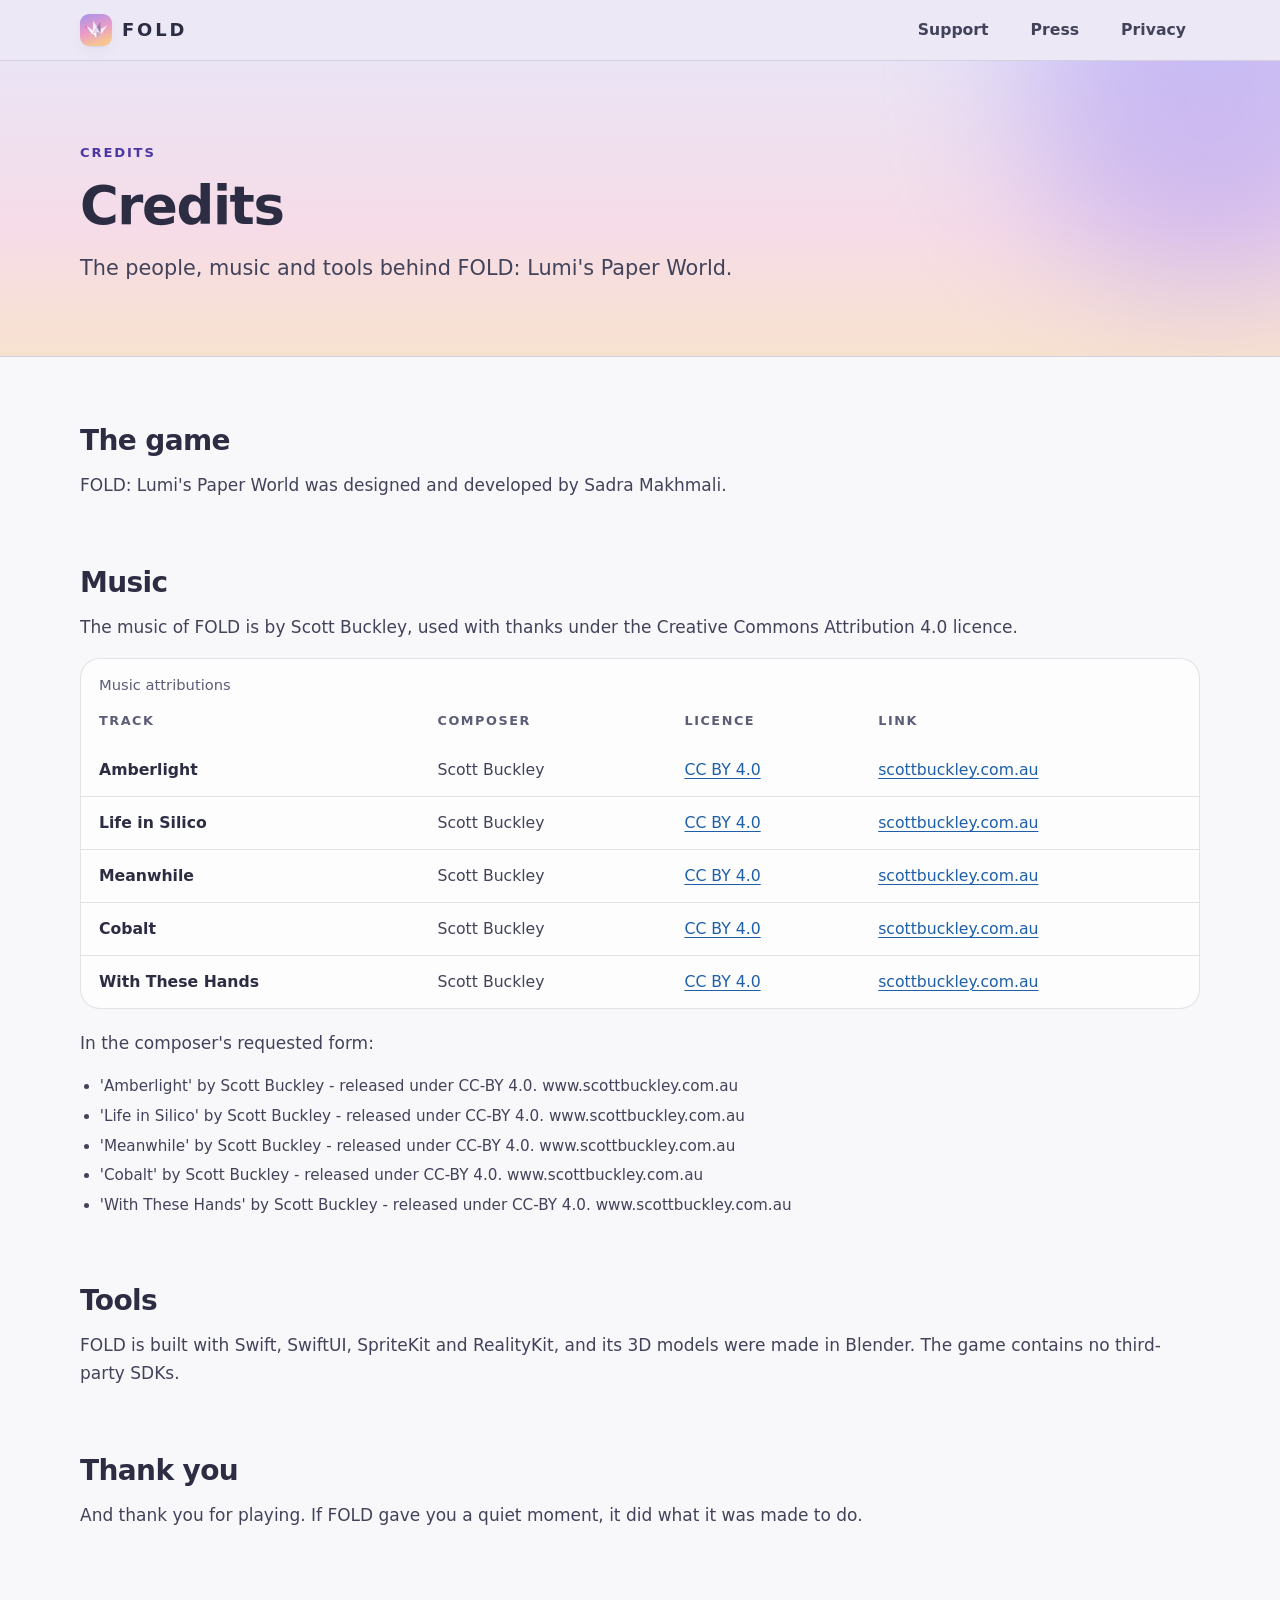
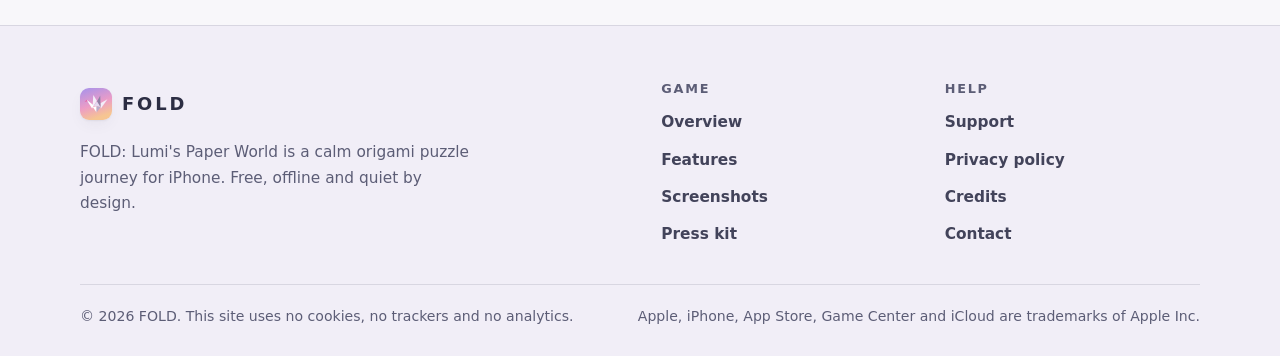
==== commit 3a7e9a4b: "Playable opening puzzles, real screenshots and five realms - The hero is now a playable sheet: four " ====
--- a/credits/index.html
+++ b/credits/index.html
@@ -73,6 +73,62 @@
       <polygon points="622,220 630,565 527,388" fill="var(--o-5)"/>
       <polygon points="400,565 512,538 512,728" fill="var(--o-1)"/>
       <polygon points="512,538 630,565 512,728" fill="var(--o-4)"/>
+    </symbol>
+    <defs>
+      <radialGradient id="g-lumi" cx="0.4" cy="0.35" r="0.75">
+        <stop offset="0" stop-color="#FFFFFF"/>
+        <stop offset="1" stop-color="#A9D6FF"/>
+      </radialGradient>
+      <radialGradient id="g-halo">
+        <stop offset="0.45" stop-color="#BFE6FF" stop-opacity="0.75"/>
+        <stop offset="1" stop-color="#BFE6FF" stop-opacity="0"/>
+      </radialGradient>
+    </defs>
+    <symbol id="lumi" viewBox="0 0 48 48">
+      <circle cx="24" cy="24" r="24" fill="url(#g-halo)"/>
+      <circle cx="24" cy="25" r="15" fill="url(#g-lumi)" stroke="#8FC3F2" stroke-opacity="0.55"/>
+      <ellipse cx="19" cy="24.5" rx="1.9" ry="2.9" fill="#3A3760"/>
+      <ellipse cx="29" cy="24.5" rx="1.9" ry="2.9" fill="#3A3760"/>
+      <ellipse cx="15.2" cy="29.5" rx="2.6" ry="1.6" fill="#F7A8C4" opacity="0.8"/>
+      <ellipse cx="32.8" cy="29.5" rx="2.6" ry="1.6" fill="#F7A8C4" opacity="0.8"/>
+    </symbol>
+    <symbol id="gl-b" viewBox="-20 -20 40 40"><path d="M0 -13 C 6 -4, 10 1, 10 6 A 10 10 0 1 1 -10 6 C -10 1, -6 -4, 0 -13 Z" fill="#fff"/></symbol>
+    <symbol id="gl-p" viewBox="-20 -20 40 40"><path transform="rotate(35)" d="M0 -14 C 10 -5, 10 7, 0 14 C -10 7, -10 -5, 0 -14 Z" fill="#fff"/></symbol>
+    <symbol id="gl-y" viewBox="-20 -20 40 40"><polygon points="0,-14 3.6,-4.9 13.3,-4.3 5.8,1.8 8.2,11.3 0,6 -8.2,11.3 -5.8,1.8 -13.3,-4.3 -3.6,-4.9" fill="#fff"/></symbol>
+    <symbol id="gl-g" viewBox="-20 -20 40 40"><path d="M-11 11 C -13 -4, -2 -14, 12 -12 C 14 2, 4 13, -11 11 Z" fill="#fff"/><path d="M-8 8 L 5 -5" stroke="#000" stroke-opacity="0.2" stroke-width="2" stroke-linecap="round"/></symbol>
+    <symbol id="gl-v" viewBox="-20 -20 40 40"><path d="M5 -13 A 13.5 13.5 0 1 0 13 6 A 10.5 10.5 0 0 1 5 -13 Z" fill="#fff"/></symbol>
+    <symbol id="o-crane" viewBox="140 190 710 550"><use href="#crane" x="140" y="190" width="710" height="550"/></symbol>
+    <symbol id="o-butterfly" viewBox="0 0 200 160">
+      <polygon points="22,22 98,74 56,98" fill="#A18AF2"/>
+      <polygon points="22,22 98,74 76,34" fill="#C6B8FF"/>
+      <polygon points="178,22 102,74 144,98" fill="#8F78E8"/>
+      <polygon points="178,22 102,74 124,34" fill="#B3A2F5"/>
+      <polygon points="98,84 42,142 86,128" fill="#BBAAF7"/>
+      <polygon points="102,84 158,142 114,128" fill="#9A86EE"/>
+      <polygon points="100,58 93,98 100,144" fill="#F6F3FF"/>
+      <polygon points="100,58 107,98 100,144" fill="#D5CCF0"/>
+    </symbol>
+    <symbol id="o-lotus" viewBox="0 0 200 160">
+      <polygon points="14,100 72,90 86,124 40,128" fill="#F9C9DD"/>
+      <polygon points="186,100 128,90 114,124 160,128" fill="#F2A9C8"/>
+      <polygon points="40,90 90,54 86,120" fill="#F6B6D2"/>
+      <polygon points="160,90 110,54 114,120" fill="#EE9DC0"/>
+      <polygon points="100,28 70,104 100,130" fill="#FBD6E6"/>
+      <polygon points="100,28 130,104 100,130" fill="#EF8DB8"/>
+      <polygon points="40,128 100,128 100,148 70,148" fill="#7BD6B1"/>
+      <polygon points="100,128 160,128 130,148 100,148" fill="#4FB892"/>
+    </symbol>
+    <symbol id="o-star" viewBox="0 0 200 160">
+      <polygon points="100,80 100,14 116.5,57.3" fill="#FBD98A"/>
+      <polygon points="100,80 116.5,57.3 162.800,59.600" fill="#E9A93A"/>
+      <polygon points="100,80 162.800,59.600 126.600,88.700" fill="#FBD98A"/>
+      <polygon points="100,80 126.600,88.700 138.800,133.400" fill="#E9A93A"/>
+      <polygon points="100,80 138.800,133.400 100,108" fill="#FBD98A"/>
+      <polygon points="100,80 100,108 61.200,133.400" fill="#E9A93A"/>
+      <polygon points="100,80 61.200,133.400 73.400,88.700" fill="#FBD98A"/>
+      <polygon points="100,80 73.400,88.700 37.200,59.600" fill="#E9A93A"/>
+      <polygon points="100,80 37.200,59.600 83.5,57.3" fill="#FBD98A"/>
+      <polygon points="100,80 83.5,57.3 100,14" fill="#E9A93A"/>
     </symbol>
   </svg>
 
@@ -111,15 +167,8 @@
           <p>FOLD: Lumi's Paper World was designed and developed by Sadra Makhmali.</p>
 
           <h2 id="music">Music</h2>
-          <p>Music used in FOLD, with thanks to its composers.</p>
-          <!-- MUSIC CREDITS SLOT: replace the placeholder row below. Copy this row once per track:
-          <tr>
-            <th scope="row">Track title</th>
-            <td>Composer name</td>
-            <td>Licence name, for example CC BY 4.0</td>
-            <td><a href="https://example.com/track" rel="noopener">Source</a></td>
-          </tr>
-          -->
+          <p>The music of FOLD is by Scott Buckley, used with thanks under the Creative Commons Attribution 4.0 licence.</p>
+          <!-- MUSIC CREDITS: one row per track that ships in the game. Keep in step with the Music section of the game's Settings. -->
           <div class="table-wrap" tabindex="0" role="region" aria-labelledby="music-caption">
             <table class="credits-table">
               <caption id="music-caption">Music attributions</caption>
@@ -133,11 +182,46 @@
               </thead>
               <tbody>
                 <tr>
-                  <td class="empty" colspan="4">Music credits will be listed here.</td>
+                  <th scope="row">Amberlight</th>
+                  <td>Scott Buckley</td>
+                  <td><a href="https://creativecommons.org/licenses/by/4.0/" rel="noopener">CC BY 4.0</a></td>
+                  <td><a href="https://www.scottbuckley.com.au/library/amberlight/" rel="noopener">scottbuckley.com.au</a></td>
+                </tr>
+                <tr>
+                  <th scope="row">Life in Silico</th>
+                  <td>Scott Buckley</td>
+                  <td><a href="https://creativecommons.org/licenses/by/4.0/" rel="noopener">CC BY 4.0</a></td>
+                  <td><a href="https://www.scottbuckley.com.au/library/life-in-silico/" rel="noopener">scottbuckley.com.au</a></td>
+                </tr>
+                <tr>
+                  <th scope="row">Meanwhile</th>
+                  <td>Scott Buckley</td>
+                  <td><a href="https://creativecommons.org/licenses/by/4.0/" rel="noopener">CC BY 4.0</a></td>
+                  <td><a href="https://www.scottbuckley.com.au/library/meanwhile/" rel="noopener">scottbuckley.com.au</a></td>
+                </tr>
+                <tr>
+                  <th scope="row">Cobalt</th>
+                  <td>Scott Buckley</td>
+                  <td><a href="https://creativecommons.org/licenses/by/4.0/" rel="noopener">CC BY 4.0</a></td>
+                  <td><a href="https://www.scottbuckley.com.au/library/cobalt/" rel="noopener">scottbuckley.com.au</a></td>
+                </tr>
+                <tr>
+                  <th scope="row">With These Hands</th>
+                  <td>Scott Buckley</td>
+                  <td><a href="https://creativecommons.org/licenses/by/4.0/" rel="noopener">CC BY 4.0</a></td>
+                  <td><a href="https://www.scottbuckley.com.au/library/with-these-hands/" rel="noopener">scottbuckley.com.au</a></td>
                 </tr>
               </tbody>
             </table>
           </div>
+          <p>In the composer's requested form:</p>
+          <ul class="credit-lines">
+            <li>'Amberlight' by Scott Buckley - released under CC-BY 4.0. www.scottbuckley.com.au</li>
+            <li>'Life in Silico' by Scott Buckley - released under CC-BY 4.0. www.scottbuckley.com.au</li>
+            <li>'Meanwhile' by Scott Buckley - released under CC-BY 4.0. www.scottbuckley.com.au</li>
+            <li>'Cobalt' by Scott Buckley - released under CC-BY 4.0. www.scottbuckley.com.au</li>
+            <li>'With These Hands' by Scott Buckley - released under CC-BY 4.0. www.scottbuckley.com.au</li>
+          </ul>
 
           <h2 id="tools">Tools</h2>
           <p>FOLD is built with Swift, SwiftUI, SpriteKit and RealityKit, and its 3D models were made in Blender. The game contains no third-party SDKs.</p>
--- a/assets/css/site.css
+++ b/assets/css/site.css
@@ -28,6 +28,7 @@
   --focus: #1D5FA8;
   --sky: linear-gradient(180deg, #EAE4F5 0%, #F6DCE8 56%, #F8E2CF 100%);
   --sky-top: #EAE4F5;
+  --header-bg: rgba(234, 228, 245, 0.8);
   --btn-bg: #33344B;
   --btn-bg-hover: #23243A;
   --btn-ink: #FFFFFF;
@@ -73,6 +74,7 @@
     --focus: #BFE6FF;
     --sky: linear-gradient(180deg, #14142A 0%, #22213F 56%, #342E52 100%);
     --sky-top: #14142A;
+    --header-bg: rgba(20, 20, 42, 0.8);
     --btn-bg: #EDEAF7;
     --btn-bg-hover: #FFFFFF;
     --btn-ink: #1B1B36;
@@ -236,7 +238,7 @@
   position: sticky;
   top: 0;
   z-index: 50;
-  background: color-mix(in srgb, var(--sky-top) 78%, transparent);
+  background: var(--header-bg);
   -webkit-backdrop-filter: saturate(1.5) blur(16px);
   backdrop-filter: saturate(1.5) blur(16px);
   border-bottom: 1px solid var(--line);
@@ -417,156 +419,257 @@
   box-shadow: 0 0 8px var(--dot, var(--violet));
 }
 
-/* ---------- Fold demo ---------- */
-.fold-demo {
+/* ---------- Playable sheet (hero) ---------- */
+.play {
+  width: 100%;
+  max-width: 440px;
+  margin-inline: auto;
+  padding: clamp(14px, 3vw, 20px);
+  border-radius: var(--r-l);
+  background: var(--surface);
+  border: 1px solid var(--line);
+  box-shadow: var(--shadow-m);
+  -webkit-backdrop-filter: blur(14px) saturate(1.3);
+  backdrop-filter: blur(14px) saturate(1.3);
+}
+.play [data-c="b"] { --c: var(--blue); --glow: rgba(77, 169, 245, 0.55); }
+.play [data-c="p"] { --c: var(--pink); --glow: rgba(242, 107, 170, 0.55); }
+.play [data-c="y"] { --c: var(--gold); --glow: rgba(245, 190, 84, 0.6); }
+.play [data-c="g"] { --c: var(--green); --glow: rgba(103, 207, 166, 0.55); }
+.play [data-c="v"] { --c: var(--violet); --glow: rgba(161, 138, 242, 0.55); }
+
+.play-head { display: flex; align-items: center; justify-content: space-between; gap: 12px; }
+.play-realm { margin: 0; font-size: 0.72rem; font-weight: 700; letter-spacing: 0.14em; text-transform: uppercase; color: var(--muted); }
+.play-name { margin: 2px 0 7px; font-size: 1.25rem; font-weight: 700; line-height: 1.2; color: var(--ink); }
+.play-steps { display: flex; gap: 7px; list-style: none; margin: 0; padding: 0 0 0 2px; }
+.play-steps li { width: 9px; height: 9px; margin: 0; border-radius: 50%; background: var(--line-strong); }
+.play-steps li.is-done { background: var(--green); }
+.play-steps li[aria-current] { box-shadow: 0 0 0 2px var(--surface-solid), 0 0 0 4px var(--accent); }
+.play-hint {
+  flex: none;
+  width: 48px; height: 48px;
+  background: linear-gradient(rgba(245, 190, 84, 0.28), rgba(245, 190, 84, 0.28)), var(--surface-solid);
+  border-color: rgba(245, 190, 84, 0.6);
+}
+.play-hint svg { width: 24px; height: 24px; }
+
+.play-lumi {
+  display: flex;
+  align-items: center;
+  gap: 8px;
+  min-height: 62px;
+  margin: 12px 0;
+  padding: 8px 14px 8px 8px;
+  border-radius: 20px;
+  background: var(--surface-solid);
+  border: 1px solid var(--line);
+  color: var(--ink);
+  font-size: 0.95rem;
+  line-height: 1.4;
+}
+.play-lumi svg { width: 42px; height: 42px; flex: none; }
+
+.play-stage {
+  position: relative;
+  aspect-ratio: 1;
+  display: grid;
+  place-items: center;
+  padding: 7%;
+  border-radius: 20px;
+  background: var(--sky);
+  border: 1px solid var(--line);
+}
+
+.pz-board {
+  position: relative;
+  perspective: 1100px;
+  touch-action: none;
+  -webkit-user-select: none;
+  user-select: none;
+  -webkit-tap-highlight-color: transparent;
+  transition: opacity 0.4s ease;
+}
+.is-ready .pz-board { cursor: grab; }
+.is-ready .pz-board.is-dragging { cursor: grabbing; }
+.pz-board.is-resisting { animation: pz-resist 0.3s ease; }
+.pz-board::before {
+  content: "";
+  position: absolute;
+  inset: 0;
+  border-radius: 3px;
+  background:
+    linear-gradient(to right, var(--paper-line) 1px, transparent 1px) 0 0 / calc(100% / var(--cols, 4)) 100%,
+    linear-gradient(to bottom, var(--paper-line) 1px, transparent 1px) 0 0 / 100% calc(100% / var(--rows, 3)),
+    var(--ghost);
+}
+.pz-frame {
+  position: absolute;
+  inset: -4%;
+  border: 2px dashed var(--frame);
+  border-radius: 14px;
+  pointer-events: none;
+}
+.pz-sheet { position: absolute; inset: 0; z-index: 1; filter: drop-shadow(0 10px 12px rgba(66, 67, 90, 0.24)); }
+.pz-tile {
+  position: absolute;
+  display: grid;
+  place-items: center;
+  background: var(--paper);
+  box-shadow: inset 0 0 0 0.5px var(--paper-line);
+}
+.pz-tile[data-layers="2"] { background: linear-gradient(rgba(107, 95, 168, 0.07), rgba(107, 95, 168, 0.07)), var(--paper); }
+.pz-tile[data-layers="3"] { background: linear-gradient(rgba(107, 95, 168, 0.13), rgba(107, 95, 168, 0.13)), var(--paper); }
+.pz-tile[data-layers="4"] { background: linear-gradient(rgba(107, 95, 168, 0.19), rgba(107, 95, 168, 0.19)), var(--paper); }
+.pz-tile.is-lifted { visibility: hidden; }
+
+.pz-orbs { width: 58%; aspect-ratio: 1; display: grid; place-items: center; }
+.pz-orbs[data-n="2"], .pz-orbs[data-n="3"], .pz-orbs[data-n="4"] { width: 88%; grid-template-columns: 1fr 1fr; gap: 4%; }
+.pz-orb {
+  display: grid;
+  place-items: center;
+  width: 100%;
+  aspect-ratio: 1;
+  border-radius: 50%;
+  background:
+    radial-gradient(circle at 34% 28%, rgba(255, 255, 255, 0.95) 0%, rgba(255, 255, 255, 0) 46%),
+    radial-gradient(circle at 34% 28%, rgba(42, 35, 64, 0) 44%, rgba(42, 35, 64, 0.3) 100%),
+    var(--c);
+  box-shadow: 0 0 14px 1px var(--glow, transparent), inset 0 -3px 6px rgba(0, 0, 0, 0.12);
+}
+.pz-orb svg { width: 58%; height: 58%; filter: drop-shadow(0 1px 1px rgba(0, 0, 0, 0.2)); }
+
+.pz-flap { position: absolute; z-index: 4; transform-style: preserve-3d; will-change: transform; }
+.pz-flap.pz-v.pz-low { transform-origin: 100% 50%; }
+.pz-flap.pz-v.pz-high { transform-origin: 0 50%; }
+.pz-flap.pz-h.pz-low { transform-origin: 50% 100%; }
+.pz-flap.pz-h.pz-high { transform-origin: 50% 0; }
+.pz-face { position: absolute; inset: 0; -webkit-backface-visibility: hidden; backface-visibility: hidden; }
+.pz-v .pz-back { transform: rotateY(180deg); }
+.pz-h .pz-back { transform: rotateX(180deg); }
+.pz-back .pz-tile { background: var(--paper-back); }
+.pz-back .pz-orb { opacity: 0.62; }
+.pz-shade { position: absolute; inset: 0; background: #2a2340; opacity: 0; pointer-events: none; }
+.pz-shadow { position: absolute; z-index: 3; background: #2a2340; opacity: 0; pointer-events: none; }
+
+.pz-crease { position: absolute; z-index: 5; border: 0 dashed var(--gold); opacity: 0; pointer-events: none; }
+.pz-crease.is-on { opacity: 1; }
+.pz-crease.pz-v { border-left-width: 3px; translate: -1.5px 0; }
+.pz-crease.pz-h { border-top-width: 3px; translate: 0 -1.5px; }
+.pz-crease.is-hint { animation: pz-pulse 1.3s ease-in-out infinite; }
+
+.pz-hint {
+  position: absolute;
+  z-index: 3;
+  display: grid;
+  place-items: center;
+  background: rgba(245, 190, 84, 0.34);
+  pointer-events: none;
+  animation: pz-pulse 1.3s ease-in-out infinite;
+}
+.pz-hint::after {
+  content: "";
+  width: 34px; height: 34px;
+  background: #33344B;
+  -webkit-mask: url("data:image/svg+xml,%3Csvg xmlns='http://www.w3.org/2000/svg' viewBox='0 0 24 24'%3E%3Cpath d='M4 12h14m-6-6 6 6-6 6' fill='none' stroke='%23000' stroke-width='3' stroke-linecap='round' stroke-linejoin='round'/%3E%3C/svg%3E") center / contain no-repeat;
+  mask: url("data:image/svg+xml,%3Csvg xmlns='http://www.w3.org/2000/svg' viewBox='0 0 24 24'%3E%3Cpath d='M4 12h14m-6-6 6 6-6 6' fill='none' stroke='%23000' stroke-width='3' stroke-linecap='round' stroke-linejoin='round'/%3E%3C/svg%3E") center / contain no-repeat;
+}
+.pz-hint.pz-v.pz-high::after { rotate: 180deg; }
+.pz-hint.pz-h.pz-low::after { rotate: 90deg; }
+.pz-hint.pz-h.pz-high::after { rotate: -90deg; }
+
+.pz-fx { position: absolute; inset: 0; z-index: 6; pointer-events: none; }
+.pz-bloom { position: absolute; aspect-ratio: 1; translate: -50% -50%; animation: pz-bloom 0.95s ease-out both; }
+.pz-ring { position: absolute; inset: -12%; border-radius: 50%; border: 3px solid var(--c); animation: pz-ring 0.95s ease-out both; animation-delay: inherit; }
+
+@keyframes pz-bloom { 0% { scale: 1; opacity: 1; } 55% { scale: 1.45; opacity: 1; } 100% { scale: 2; opacity: 0; } }
+@keyframes pz-ring { 0% { scale: 0.7; opacity: 0.9; } 100% { scale: 2.6; opacity: 0; } }
+@keyframes pz-pulse { 0%, 100% { opacity: 1; } 50% { opacity: 0.45; } }
+@keyframes pz-resist { 0%, 100% { translate: 0 0; } 30% { translate: -4px 0; } 65% { translate: 4px 0; } }
+
+.play-stage.is-revealed .pz-board { opacity: 0; }
+.play-reveal {
+  position: absolute;
+  inset: 0;
+  z-index: 8;
   display: flex;
   flex-direction: column;
   align-items: center;
-  gap: 22px;
-}
-
-.fold-stage {
-  position: relative;
-  width: min(340px, 78vw);
-  aspect-ratio: 1;
-  perspective: 1100px;
-  display: grid;
-  place-items: center;
+  justify-content: center;
+  padding: 12px;
+  overflow: hidden;
+  border-radius: inherit;
+  text-align: center;
+  animation: play-in 0.5s ease both;
+}
+.play-reveal[hidden] { display: none; }
+.play-rays {
+  position: absolute;
+  inset: -30%;
+  z-index: -1;
+  background: repeating-conic-gradient(from 4deg, rgba(245, 190, 84, 0.3) 0 8deg, transparent 8deg 22.5deg);
+  -webkit-mask: radial-gradient(circle, #000 8%, transparent 58%);
+  mask: radial-gradient(circle, #000 8%, transparent 58%);
+}
+.play-art { width: 44%; height: auto; filter: drop-shadow(0 10px 10px rgba(66, 67, 90, 0.26)); animation: play-pop 0.7s cubic-bezier(0.2, 0.9, 0.3, 1.25) both; }
+.play-art-name { margin: 4px 0 0; font-size: 1.28rem; font-weight: 700; color: var(--ink); line-height: 1.2; }
+.play-art-sub { margin: 0; font-size: 0.88rem; color: var(--text); }
+.play-art-blurb { margin: 5px 0 0; max-width: 22em; font-size: 0.88rem; font-style: italic; line-height: 1.35; color: var(--text); }
+.play-tags { display: flex; flex-wrap: wrap; justify-content: center; gap: 6px; list-style: none; margin: 9px 0 0; padding: 0; }
+.play-tags li { margin: 0; padding: 3px 10px; border-radius: 999px; background: var(--surface-solid); border: 1px solid var(--line); font-size: 0.78rem; font-weight: 600; color: var(--ink); }
+.play-tags li[hidden] { display: none; }
+.play-finale { margin: 8px 0 0; max-width: 24em; font-size: 0.86rem; line-height: 1.4; color: var(--ink); }
+.play-actions { display: flex; gap: 10px; margin-top: 11px; }
+.play-actions .btn { min-height: 42px; padding: 0 1.2em; }
+
+@keyframes play-in { from { opacity: 0; } to { opacity: 1; } }
+@keyframes play-pop { from { scale: 0.5; opacity: 0; } to { scale: 1; opacity: 1; } }
+@keyframes play-nudge { 0%, 100% { box-shadow: 0 0 0 0 transparent; } 50% { box-shadow: 0 0 0 5px rgba(245, 190, 84, 0.6); } }
+
+.play-goal {
+  display: flex;
+  justify-content: space-between;
+  gap: 12px;
+  margin: 12px 0 0;
+  padding: 9px 16px;
+  border-radius: 999px;
+  background: var(--surface-solid);
+  border: 1px solid var(--line);
+  color: var(--ink);
+  font-size: 0.9rem;
+  font-weight: 600;
+}
+.play-goal span:last-child { color: var(--text); font-weight: 550; }
+.play-controls { display: flex; gap: 10px; margin-top: 12px; }
+.play-controls .btn { flex: 1; min-height: 46px; }
+.btn[disabled] { opacity: 0.5; cursor: default; transform: none; }
+.btn.is-nudge { animation: play-nudge 1s ease-in-out 3; }
+
+.play-list { margin-top: 10px; font-size: 0.92rem; }
+.play-list summary { padding: 8px 4px; border-radius: 8px; color: var(--text); font-weight: 600; cursor: pointer; }
+.play-list p { margin: 4px 4px 8px; color: var(--text); }
+.play-list ul { display: grid; gap: 6px; list-style: none; margin: 0; padding: 0; }
+.play-list li { margin: 0; }
+.pz-move {
+  width: 100%;
+  min-height: 44px;
+  padding: 9px 14px;
+  border-radius: 12px;
+  border: 1px solid var(--line-strong);
+  background: var(--surface-solid);
+  color: var(--ink);
+  font: inherit;
+  text-align: left;
   cursor: pointer;
-  -webkit-tap-highlight-color: transparent;
-}
-
-.fold-halo {
-  position: absolute;
-  inset: -12%;
-  border-radius: 50%;
-  background: radial-gradient(circle, rgba(255, 255, 255, 0.85) 0%, rgba(255, 255, 255, 0) 66%);
-  opacity: 0.8;
-  pointer-events: none;
-}
-@media (prefers-color-scheme: dark) {
-  .fold-halo { background: radial-gradient(circle, rgba(191, 230, 255, 0.24) 0%, rgba(191, 230, 255, 0) 66%); }
-}
-
-.sheet {
-  position: relative;
-  width: 86%;
-  aspect-ratio: 1;
-  transform-style: preserve-3d;
-  transform: rotateX(8deg);
-  transition: opacity 0.6s ease, transform 0.7s cubic-bezier(0.3, 0.1, 0.2, 1);
-}
-
-.sheet-frame {
-  position: absolute;
-  inset: -9px;
-  border: 2px dashed var(--frame);
-  border-radius: 22px;
-}
-
-.half {
-  position: absolute;
-  top: 0;
-  width: 50%;
-  height: 100%;
-}
-.half-right { left: 50%; }
-.half-left {
-  left: 0;
-  transform-origin: 100% 50%;
-  transform-style: preserve-3d;
-  transition: transform 0.9s cubic-bezier(0.35, 0.05, 0.2, 1);
-}
-
-.face {
-  position: absolute;
-  inset: 0;
-  -webkit-backface-visibility: hidden;
-  backface-visibility: hidden;
-  background-color: var(--paper);
-  background-image:
-    linear-gradient(var(--paper-line) 0 0),
-    linear-gradient(var(--paper-line) 0 0),
-    linear-gradient(var(--paper-line) 0 0),
-    linear-gradient(var(--paper-line) 0 0);
-  background-size: 1px 100%, 100% 1px, 100% 1px, 100% 1px;
-  background-position: 50% 0, 0 25%, 0 50%, 0 75%;
-  background-repeat: no-repeat;
-  box-shadow: 0 18px 36px -18px rgba(66, 67, 90, 0.45);
-}
-.half-right .face { border-radius: 0 14px 14px 0; border-left: 1px dashed var(--line-strong); }
-.half-left .face-front { border-radius: 14px 0 0 14px; }
-.half-left .face-back {
-  border-radius: 0 14px 14px 0;
-  transform: rotateY(180deg);
-  background-color: var(--paper-back);
-  box-shadow: -10px 12px 26px -12px rgba(66, 67, 90, 0.5);
-}
-
-.node {
-  position: absolute;
-  width: 29%;
-  aspect-ratio: 1;
-  left: calc(var(--x) * 1%);
-  top: calc(var(--y) * 1%);
-  translate: -50% -50%;
-  border-radius: 50%;
-  background: radial-gradient(circle at 34% 30%, rgba(255, 255, 255, 0.9) 0%, var(--c) 44%, color-mix(in srgb, var(--c) 78%, #2a2340) 100%);
-  box-shadow: 0 0 16px 2px color-mix(in srgb, var(--c) 60%, transparent);
-  transition: opacity 0.5s ease, scale 0.5s ease;
-}
-.face-back .node { opacity: 0.6; }
-
-.bloom {
-  position: absolute;
-  width: 16%;
-  aspect-ratio: 1;
-  left: calc(var(--x) * 1%);
-  top: calc(var(--y) * 1%);
-  translate: -50% -50%;
-  border-radius: 50%;
-  border: 3px solid var(--c);
-  box-shadow: 0 0 18px var(--c), inset 0 0 12px var(--c);
-  opacity: 0;
-  pointer-events: none;
-  transform: translateZ(2px);
-}
-
-.demo-crane {
-  position: absolute;
-  width: 96%;
-  height: auto;
-  opacity: 0;
-  transform: translateY(18px) scale(0.72);
-  transition: opacity 0.7s ease, transform 0.9s cubic-bezier(0.2, 0.7, 0.2, 1);
-  filter: drop-shadow(0 22px 22px rgba(66, 67, 90, 0.28));
-  pointer-events: none;
-}
-
-.fold-demo[data-state="folded"] .half-left,
-.fold-demo[data-state="matched"] .half-left,
-.fold-demo[data-state="origami"] .half-left { transform: rotateY(180deg); }
-
-.fold-demo[data-state="matched"] .half-right .node,
-.fold-demo[data-state="matched"] .face-back .node,
-.fold-demo[data-state="origami"] .half-right .node,
-.fold-demo[data-state="origami"] .face-back .node { opacity: 0; scale: 1.5; }
-
-.fold-demo[data-state="matched"] .bloom { animation: bloom 0.85s ease-out both; animation-delay: var(--d, 0s); }
-
-.fold-demo[data-state="origami"] .sheet { opacity: 0; transform: rotateX(8deg) scale(0.5) rotate(-10deg); }
-.fold-demo[data-state="origami"] .demo-crane { opacity: 1; transform: none; animation: float 7s ease-in-out 0.9s infinite; }
-
-@keyframes bloom {
-  0% { opacity: 0.95; scale: 0.5; }
-  100% { opacity: 0; scale: 3.4; }
-}
-@keyframes float {
-  0%, 100% { translate: 0 0; }
-  50% { translate: 0 -9px; }
-}
-
-.demo-caption { margin: 0; color: var(--text); font-size: 0.93rem; text-align: center; }
+}
+.pz-move:hover { border-color: var(--accent); }
+
+/* The island that wakes up as sheets are solved */
+.world-art .lm, .world-art .og { transition: opacity 0.9s ease, filter 0.9s ease; transform-box: fill-box; transform-origin: 50% 100%; }
+.world-art.is-live .lm.is-ghost { opacity: 0.2; filter: grayscale(1); }
+.world-art.is-live .og.is-ghost { opacity: 0; }
+.world-art .is-waking { animation: world-wake 0.9s cubic-bezier(0.2, 0.9, 0.3, 1.3) both; }
+@keyframes world-wake { from { transform: scale(0.8); } to { transform: scale(1); } }
+.world-count { margin: 0; padding: 4px 18px 16px; text-align: center; font-size: 0.93rem; font-weight: 600; color: var(--ink); }
 
 .js-only { visibility: hidden; }
 .js .js-only { visibility: visible; }
@@ -657,7 +760,7 @@
   mask: url("data:image/svg+xml,%3Csvg xmlns='http://www.w3.org/2000/svg' viewBox='0 0 16 16'%3E%3Cpath fill-rule='evenodd' d='M8 0a8 8 0 1 0 0 16A8 8 0 0 0 8 0Zm3.7 6.2a.9.9 0 0 0-1.4-1.1L7.2 9 5.6 7.5a.9.9 0 1 0-1.2 1.3l2.3 2.2a.9.9 0 0 0 1.3-.1l3.7-4.7Z'/%3E%3C/svg%3E") center / contain no-repeat;
 }
 
-/* Realm cards (fixed pastel skies in both themes, like the game) */
+/* Realm cards: island art from the game on each realm's own sky */
 .realms {
   display: grid;
   gap: 18px;
@@ -665,12 +768,11 @@
   padding: 0;
   margin: clamp(28px, 4vw, 44px) 0 0;
 }
-@media (min-width: 760px) { .realms { grid-template-columns: repeat(3, 1fr); } }
-
 .realm {
   margin: 0;
-  display: flex;
-  flex-direction: column;
+  display: grid;
+  grid-template-columns: 38% minmax(0, 1fr);
+  align-items: center;
   border-radius: var(--r-l);
   overflow: hidden;
   border: 1px solid var(--line);
@@ -678,14 +780,30 @@
   color: var(--realm-ink);
   background: var(--realm-sky);
 }
-.realm svg { width: 100%; height: auto; }
-.realm-body { padding: 4px 24px 26px; }
-.realm h3 { color: var(--realm-ink); font-size: 1.3rem; margin-bottom: 0.2em; }
-.realm-sub { font-style: italic; margin-bottom: 0.8em; opacity: 0.92; }
-.realm p:last-child { margin-bottom: 0; }
+.realm img { width: 100%; height: 100%; aspect-ratio: 1; object-fit: cover; }
+.realm-body { padding: 14px 18px; }
+.realm h3 { color: var(--realm-ink); font-size: 1.14rem; margin-bottom: 0.15em; }
+.realm-sub { font-style: italic; font-size: 0.93rem; margin-bottom: 0.5em; }
+.realm-body p:last-child { margin-bottom: 0; font-size: 0.95rem; line-height: 1.5; }
+@media (min-width: 620px) {
+  .realms { grid-template-columns: repeat(2, 1fr); }
+  .realm { display: flex; flex-direction: column; align-items: stretch; }
+  .realm img { height: auto; aspect-ratio: 5 / 4; }
+  .realm-body { padding: 18px 22px 22px; }
+  .realm h3 { font-size: 1.28rem; }
+  .realm:last-child { grid-column: 1 / -1; justify-self: center; width: calc(50% - 9px); }
+}
+@media (min-width: 980px) {
+  .realms { grid-template-columns: repeat(6, 1fr); }
+  .realm { grid-column: span 2; }
+  .realm:nth-child(4) { grid-column: 2 / span 2; }
+  .realm:last-child { grid-column: 4 / span 2; width: auto; justify-self: stretch; }
+}
 .realm-garden { --realm-ink: #42435A; --realm-sky: linear-gradient(180deg, #EAE4F5, #F6DCE8 56%, #F8E2CF); }
 .realm-ocean { --realm-ink: #2F4A66; --realm-sky: linear-gradient(180deg, #D4F1F4, #BFE2F8 56%, #E6ECFA); }
 .realm-forest { --realm-ink: #274A47; --realm-sky: linear-gradient(180deg, #D7EFE3, #CFE6EE 56%, #DCE3F5); }
+.realm-observatory { --realm-ink: #35336B; --realm-sky: linear-gradient(180deg, #CFC9F2, #C9C3F0 56%, #E3D8F5); }
+.realm-archive { --realm-ink: #5A4632; --realm-sky: linear-gradient(180deg, #F7E7CF, #F5DCC0 56%, #F8E9DA); }
 
 .quote {
   margin: clamp(28px, 4vw, 44px) auto 0;
@@ -726,11 +844,14 @@
   border-radius: 13px;
   display: grid;
   place-items: center;
-  background: color-mix(in srgb, var(--c, var(--violet)) 22%, var(--surface-solid));
-  border: 1px solid color-mix(in srgb, var(--c, var(--violet)) 40%, transparent);
+  position: relative;
+  overflow: hidden;
+  background: var(--surface-solid);
+  border: 1px solid var(--line-strong);
   color: var(--ink);
 }
-.card-icon svg { width: 24px; height: 24px; }
+.card-icon::before { content: ""; position: absolute; inset: 0; background: var(--c, var(--violet)); opacity: 0.24; }
+.card-icon svg { position: relative; width: 24px; height: 24px; }
 
 /* ---------- Gallery ---------- */
 .gallery-wrap { position: relative; }
@@ -922,6 +1043,9 @@
 .fact-table td { overflow-wrap: anywhere; }
 .credits-table { min-width: 620px; }
 td.empty { color: var(--muted); font-style: italic; }
+.table-wrap + p { margin-top: 1.3rem; }
+.credit-lines { font-size: 0.95rem; }
+.credit-lines li { margin-bottom: 0.3em; }
 
 /* Press */
 .press-grid { display: grid; gap: clamp(24px, 4vw, 44px); }
@@ -1014,7 +1138,6 @@
     transition-duration: 0.001ms !important;
     scroll-behavior: auto !important;
   }
-  .fold-demo[data-state="origami"] .demo-crane { animation: none; }
 }
 
 /* ---------- Print ---------- */
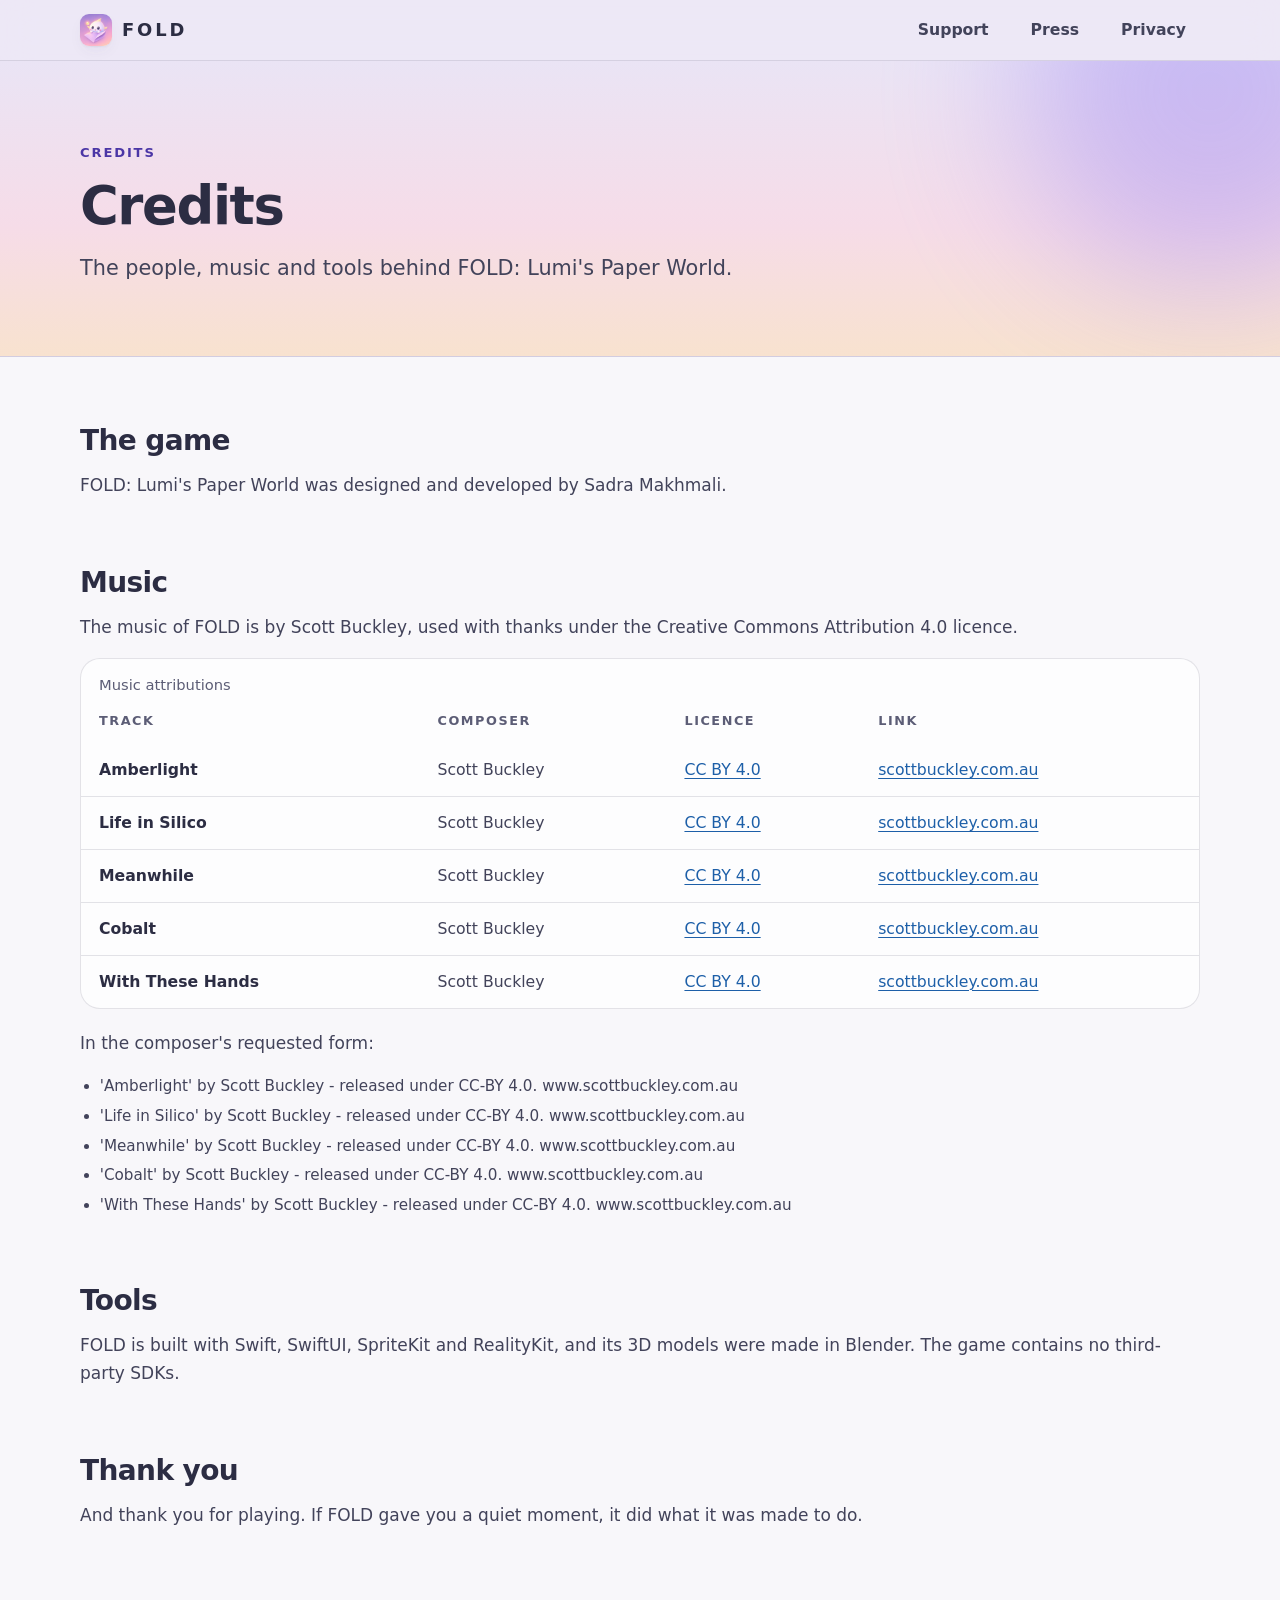
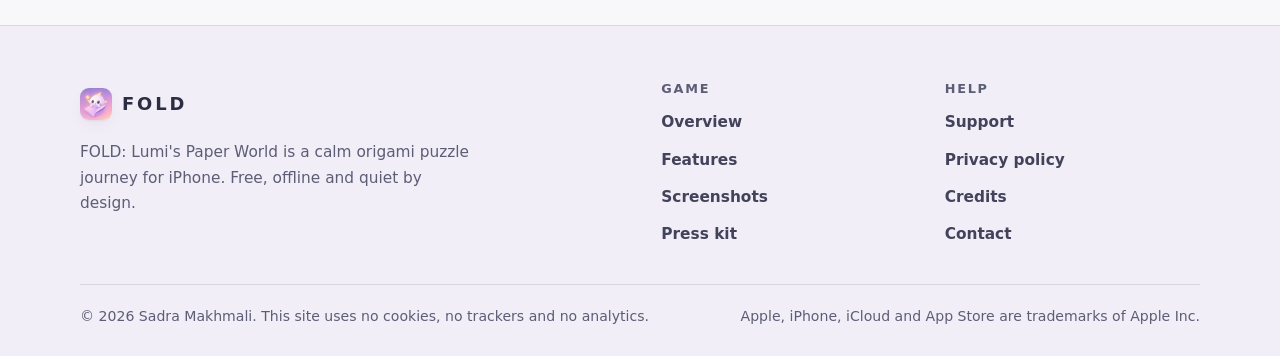
==== commit 5f51723b: "Match the 1.0 build: no iCloud or Game Center, official icon and art - Privacy policy and support FA" ====
--- a/credits/index.html
+++ b/credits/index.html
@@ -20,7 +20,7 @@
   <meta property="og:image" content="https://foldgame.app/assets/img/og-image.png">
   <meta property="og:image:width" content="1200">
   <meta property="og:image:height" content="630">
-  <meta property="og:image:alt" content="A paper crane above the words FOLD: Lumi's Paper World, on a soft pastel sky.">
+  <meta property="og:image:alt" content="Lumi, a small white spirit, sitting in a fold of paper beside the words FOLD: Lumi's Paper World, with floating islands behind.">
   <meta name="twitter:card" content="summary_large_image">
   <meta name="twitter:title" content="Credits — FOLD: Lumi's Paper World">
   <meta name="twitter:description" content="Credits for FOLD: Lumi's Paper World, including music attributions and the tools the game was made with.">
@@ -85,12 +85,16 @@
       </radialGradient>
     </defs>
     <symbol id="lumi" viewBox="0 0 48 48">
-      <circle cx="24" cy="24" r="24" fill="url(#g-halo)"/>
-      <circle cx="24" cy="25" r="15" fill="url(#g-lumi)" stroke="#8FC3F2" stroke-opacity="0.55"/>
-      <ellipse cx="19" cy="24.5" rx="1.9" ry="2.9" fill="#3A3760"/>
-      <ellipse cx="29" cy="24.5" rx="1.9" ry="2.9" fill="#3A3760"/>
-      <ellipse cx="15.2" cy="29.5" rx="2.6" ry="1.6" fill="#F7A8C4" opacity="0.8"/>
-      <ellipse cx="32.8" cy="29.5" rx="2.6" ry="1.6" fill="#F7A8C4" opacity="0.8"/>
+      <circle cx="24" cy="25" r="23" fill="url(#g-halo)"/>
+      <path d="M9.5 24 L3.5 20.5 L8.5 29 Z" fill="#F8DE8C"/>
+      <path d="M38.5 24 L44.5 20.5 L39.5 29 Z" fill="#F8DE8C"/>
+      <path d="M26 5 C 30 13, 39.5 19, 39.5 28.5 A 15.5 14.5 0 0 1 8.5 28.5 C 8.5 20, 19 14.5, 26 5 Z" fill="url(#g-lumi)" stroke="#9CC6F0" stroke-opacity="0.6"/>
+      <ellipse cx="18.8" cy="27" rx="2.3" ry="3.2" fill="#34325C"/>
+      <ellipse cx="29.2" cy="27" rx="2.3" ry="3.2" fill="#34325C"/>
+      <circle cx="19.5" cy="25.8" r="0.8" fill="#fff"/>
+      <circle cx="29.900" cy="25.8" r="0.8" fill="#fff"/>
+      <ellipse cx="14.2" cy="32" rx="2.6" ry="1.6" fill="#F7A8C4" opacity="0.85"/>
+      <ellipse cx="33.8" cy="32" rx="2.6" ry="1.6" fill="#F7A8C4" opacity="0.85"/>
     </symbol>
     <symbol id="gl-b" viewBox="-20 -20 40 40"><path d="M0 -13 C 6 -4, 10 1, 10 6 A 10 10 0 1 1 -10 6 C -10 1, -6 -4, 0 -13 Z" fill="#fff"/></symbol>
     <symbol id="gl-p" viewBox="-20 -20 40 40"><path transform="rotate(35)" d="M0 -14 C 10 -5, 10 7, 0 14 C -10 7, -10 -5, 0 -14 Z" fill="#fff"/></symbol>
@@ -135,10 +139,7 @@
   <header class="site-header">
     <div class="container header-inner">
       <a class="brand" href="../" aria-label="FOLD home">
-        <svg class="brand-mark" viewBox="0 0 64 64" aria-hidden="true">
-          <rect width="64" height="64" rx="14" fill="url(#g-mark)"/>
-          <use href="#crane" x="8" y="13" width="48" height="37" style="--o-1:#FFFFFF;--o-2:#F3EEF9;--o-3:#E4DAF1;--o-4:#B9ADCB;--o-5:#8E82A6"/>
-        </svg>
+        <img class="brand-mark" src="../assets/img/favicon-192.png" width="32" height="32" alt="">
         <span class="brand-name">FOLD</span>
       </a>
       <nav class="site-nav" aria-label="Main">
@@ -238,10 +239,7 @@
       <div class="footer-grid">
         <div class="footer-brand">
           <a class="brand" href="../" aria-label="FOLD home">
-            <svg class="brand-mark" viewBox="0 0 64 64" aria-hidden="true">
-              <rect width="64" height="64" rx="14" fill="url(#g-mark)"/>
-              <use href="#crane" x="8" y="13" width="48" height="37" style="--o-1:#FFFFFF;--o-2:#F3EEF9;--o-3:#E4DAF1;--o-4:#B9ADCB;--o-5:#8E82A6"/>
-            </svg>
+            <img class="brand-mark" src="../assets/img/favicon-192.png" width="32" height="32" alt="">
             <span class="brand-name">FOLD</span>
           </a>
           <p>FOLD: Lumi's Paper World is a calm origami puzzle journey for iPhone. Free, offline and quiet by design.</p>
@@ -266,8 +264,8 @@
         </nav>
       </div>
       <div class="footer-base">
-        <p>© 2026 FOLD. This site uses no cookies, no trackers and no analytics.</p>
-        <p>Apple, iPhone, App Store, Game Center and iCloud are trademarks of Apple Inc.</p>
+        <p>© 2026 Sadra Makhmali. This site uses no cookies, no trackers and no analytics.</p>
+        <p>Apple, iPhone, iCloud and App Store are trademarks of Apple Inc.</p>
       </div>
     </div>
   </footer>
--- a/assets/css/site.css
+++ b/assets/css/site.css
@@ -918,7 +918,7 @@
 }
 .cta h2 { margin-bottom: 0.4em; }
 .cta .lead { margin-inline: auto; margin-bottom: 1.6rem; }
-.cta-crane { width: clamp(120px, 22vw, 170px); margin: 0 auto 18px; filter: drop-shadow(0 14px 14px rgba(66, 67, 90, 0.22)); }
+.cta-art { width: min(100%, 560px); height: auto; margin: 0 auto 26px; border-radius: 22px; box-shadow: var(--shadow-m); }
 .cta-note { margin: 1.2rem 0 0; font-size: 0.93rem; color: var(--muted); }
 
 /* ---------- Inner pages ---------- */
